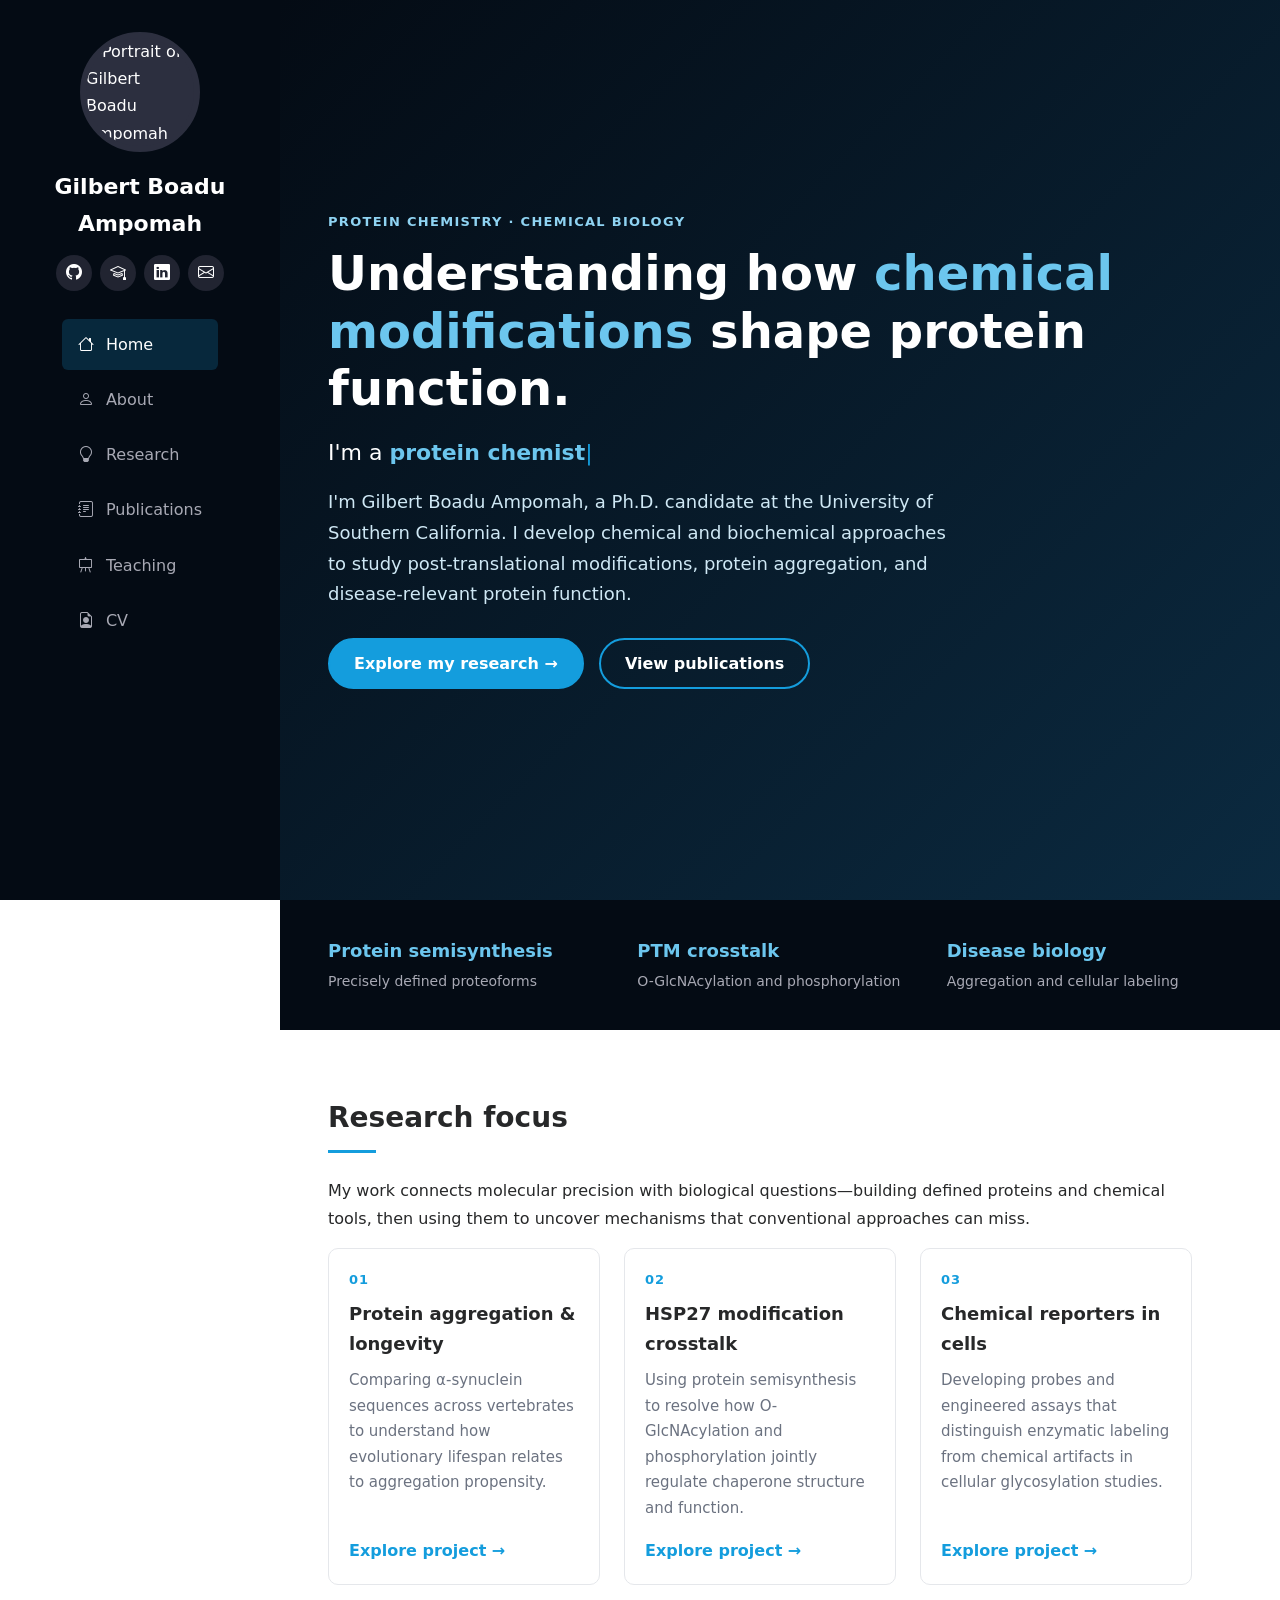
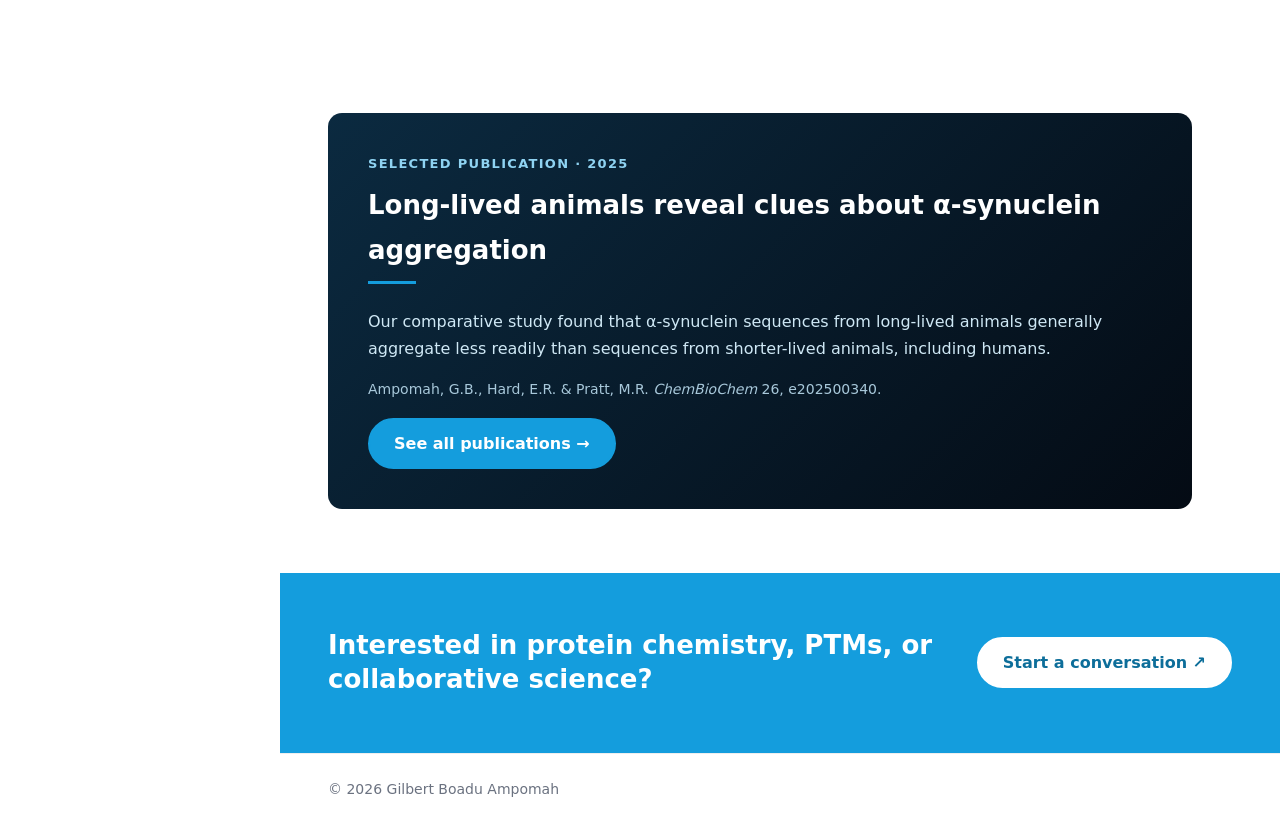
==== index.html @ cc34ff09 "Update index.html" ====
<!DOCTYPE html>
<html lang="en">
<head>
  <meta charset="UTF-8">
  <meta name="viewport" content="width=device-width, initial-scale=1.0">
  <title>Gilbert Boadu Ampomah | Protein Chemist</title>
  <meta name="description" content="Gilbert Boadu Ampomah is a protein chemist and chemical biologist studying post-translational modifications, protein function, and disease.">
  <link rel="stylesheet" href="https://cdn.jsdelivr.net/npm/bootstrap-icons@1.11.3/font/bootstrap-icons.css">
  <link rel="stylesheet" href="assets/css/main.css">
</head>
<body>

  <button class="menu-toggle" aria-label="Toggle menu"><i class="bi bi-list"></i></button>

  <aside class="sidebar">
    <img class="portrait" src="assets/gilbert-headshot.jpeg" alt="Portrait of Gilbert Boadu Ampomah">
    <h1><a href="index.html">Gilbert Boadu Ampomah</a></h1>

    <div class="social">
      <a href="https://github.com/gampomah59" aria-label="GitHub"><i class="bi bi-github"></i></a>
      <a href="https://scholar.google.com/citations?user=2ACxZ1EAAAAJ&hl=en&oi=ao" aria-label="Google Scholar"><i class="bi bi-mortarboard"></i></a>
      <a href="https://www.linkedin.com/in/gilbert-boadu-ampomah-b27706195/" aria-label="LinkedIn"><i class="bi bi-linkedin"></i></a>
      <a href="mailto:gilbertboadu@outlook.com" aria-label="Email"><i class="bi bi-envelope"></i></a>
    </div>

    <nav>
      <ul class="nav">
        <li><a href="index.html" class="active"><i class="bi bi-house"></i> Home</a></li>
        <li><a href="about.html"><i class="bi bi-person"></i> About</a></li>
        <li><a href="research.html"><i class="bi bi-lightbulb"></i> Research</a></li>
        <li><a href="publications.html"><i class="bi bi-journal-text"></i> Publications</a></li>
        <li><a href="teaching.html"><i class="bi bi-easel"></i> Teaching</a></li>
        <li><a href="cv.html"><i class="bi bi-file-earmark-person"></i> CV</a></li>
      </ul>
    </nav>
  </aside>

  <main class="main">

    <!-- Hero -->
    <section class="hero">
      <p class="eyebrow">Protein chemistry · Chemical biology</p>
      <h2>Understanding how <em>chemical modifications</em> shape protein function.</h2>
      <p class="hero-role">I'm a <span id="rotator">protein chemist</span><span class="cursor">|</span></p>
      <p class="tagline">I'm Gilbert Boadu Ampomah, a Ph.D. candidate at the University of Southern California. I develop chemical and biochemical approaches to study post-translational modifications, protein aggregation, and disease-relevant protein function.</p>
      <div>
        <a class="btn" href="research.html">Explore my research →</a>
        <a class="btn outline" href="publications.html">View publications</a>
      </div>
    </section>

    <!-- Highlights band -->
    <section class="band">
      <div class="band-inner">
        <div><strong>Protein semisynthesis</strong><span>Precisely defined proteoforms</span></div>
        <div><strong>PTM crosstalk</strong><span>O-GlcNAcylation and phosphorylation</span></div>
        <div><strong>Disease biology</strong><span>Aggregation and cellular labeling</span></div>
      </div>
    </section>

    <!-- Research focus -->
    <section class="section">
      <h2>Research focus</h2>
      <p>My work connects molecular precision with biological questions—building defined proteins and chemical tools, then using them to uncover mechanisms that conventional approaches can miss.</p>

      <div class="projects">
        <article class="card">
          <div class="card-body">
            <span class="card-number">01</span>
            <h3>Protein aggregation &amp; longevity</h3>
            <p>Comparing α-synuclein sequences across vertebrates to understand how evolutionary lifespan relates to aggregation propensity.</p>
            <a class="card-link" href="research.html#synuclein">Explore project →</a>
          </div>
        </article>

        <article class="card">
          <div class="card-body">
            <span class="card-number">02</span>
            <h3>HSP27 modification crosstalk</h3>
            <p>Using protein semisynthesis to resolve how O-GlcNAcylation and phosphorylation jointly regulate chaperone structure and function.</p>
            <a class="card-link" href="research.html#hsp27">Explore project →</a>
          </div>
        </article>

        <article class="card">
          <div class="card-body">
            <span class="card-number">03</span>
            <h3>Chemical reporters in cells</h3>
            <p>Developing probes and engineered assays that distinguish enzymatic labeling from chemical artifacts in cellular glycosylation studies.</p>
            <a class="card-link" href="research.html#reporters">Explore project →</a>
          </div>
        </article>
      </div>
    </section>

    <!-- Featured publication -->
    <section class="section">
      <div class="feature-pub">
        <p class="label">Selected publication · 2025</p>
        <h2>Long-lived animals reveal clues about α-synuclein aggregation</h2>
        <p>Our comparative study found that α-synuclein sequences from long-lived animals generally aggregate less readily than sequences from shorter-lived animals, including humans.</p>
        <p class="citation">Ampomah, G.B., Hard, E.R. &amp; Pratt, M.R. <i>ChemBioChem</i> 26, e202500340.</p>
        <a class="btn" href="publications.html">See all publications →</a>
      </div>
    </section>

    <!-- Connect banner -->
    <section class="connect">
      <h2>Interested in protein chemistry, PTMs, or collaborative science?</h2>
      <a class="btn btn-white" href="mailto:gilbertboadu@outlook.com">Start a conversation ↗</a>
    </section>

    <footer class="footer">© 2026 Gilbert Boadu Ampomah</footer>
  </main>

  <script src="assets/js/main.js"></script>
</body>
</html>
---- assets/css/main.css ----
:root {
  --accent: #149ddd;       /* change this one color to restyle the whole site */
  --sidebar-bg: #040b14;
  --text: #272829;
  --muted: #6b7280;
  --sidebar-w: 280px;
}

* { box-sizing: border-box; margin: 0; padding: 0; }
html { scroll-behavior: smooth; }

body {
  font-family: system-ui, -apple-system, "Segoe UI", Roboto, sans-serif;
  color: var(--text);
  line-height: 1.7;
}

a { color: var(--accent); text-decoration: none; }
a:hover { text-decoration: underline; }

/* ---------- Sidebar ---------- */
.sidebar {
  position: fixed;
  top: 0; left: 0; bottom: 0;
  width: var(--sidebar-w);
  background: var(--sidebar-bg);
  color: #fff;
  padding: 32px 20px;
  overflow-y: auto;
  display: flex;
  flex-direction: column;
  align-items: center;
  z-index: 100;
  transition: transform 0.3s;
}

.portrait {
  width: 120px; height: 120px;
  border-radius: 50%;
  object-fit: cover;
  border: 6px solid #2c2f3f;
  background: #2c2f3f;
}

.sidebar h1 { font-size: 22px; margin: 16px 0 12px; text-align: center; }
.sidebar h1 a { color: #fff; }
.sidebar h1 a:hover { text-decoration: none; }

.social { display: flex; gap: 8px; margin-bottom: 28px; }
.social a {
  width: 36px; height: 36px;
  border-radius: 50%;
  background: #212431;
  color: #fff;
  display: flex; align-items: center; justify-content: center;
}
.social a:hover { background: var(--accent); text-decoration: none; }

.nav { list-style: none; width: 100%; }
.nav a {
  display: flex; align-items: center; gap: 12px;
  padding: 12px 16px;
  margin-bottom: 4px;
  color: #a8a9b4;
  border-radius: 6px;
}
.nav a:hover, .nav a.active {
  color: #fff;
  background: rgba(20, 157, 221, 0.2);
  text-decoration: none;
}

/* ---------- Main content ---------- */
.main { margin-left: var(--sidebar-w); }

.hero {
  min-height: 100vh;
  display: flex; flex-direction: column; justify-content: center;
  padding: 48px;
  background: linear-gradient(135deg, #040b14, #0b2a40);
  color: #fff;
}
.hero h2 { font-size: 48px; line-height: 1.2; }
.hero .tagline { font-size: 22px; margin: 12px 0 28px; color: #cfe8f5; }

.btn {
  display: inline-block;
  padding: 10px 24px;
  margin-right: 10px;
  border-radius: 50px;
  background: var(--accent);
  border: 2px solid var(--accent);
  color: #fff;
  font-weight: 600;
}
.btn:hover { text-decoration: none; opacity: 0.9; }
.btn.outline { background: transparent; }

.section { padding: 64px 48px; max-width: 960px; }
.section h2 { font-size: 28px; margin-bottom: 24px; padding-bottom: 12px; position: relative; }
.section h2::after {
  content: "";
  position: absolute; left: 0; bottom: 0;
  width: 48px; height: 3px;
  background: var(--accent);
}
.section p { margin-bottom: 16px; }

.footer { padding: 24px 48px; color: var(--muted); font-size: 14px; border-top: 1px solid #eee; }

/* ---------- Mobile menu ---------- */
.menu-toggle { display: none; }

@media (max-width: 1199px) {
  .sidebar { transform: translateX(-100%); }
  .sidebar.open { transform: translateX(0); }
  .main { margin-left: 0; }
  .menu-toggle {
    display: flex;
    position: fixed; top: 12px; right: 12px;
    width: 44px; height: 44px;
    align-items: center; justify-content: center;
    border: 0; border-radius: 50%;
    background: var(--accent); color: #fff;
    font-size: 24px; cursor: pointer;
    z-index: 200;
  }
  .hero { padding: 32px 24px; }
  .hero h2 { font-size: 34px; }
  .section { padding: 56px 24px; }
}
/* ---------- Project cards ---------- */
.projects {
  display: grid;
  grid-template-columns: repeat(auto-fit, minmax(260px, 1fr));
  gap: 24px;
}

.card {
  display: flex;
  flex-direction: column;
  border: 1px solid #e5e7eb;
  border-radius: 10px;
  overflow: hidden;
  background: #fff;
  transition: box-shadow 0.2s, transform 0.2s;
}
.card:hover {
  box-shadow: 0 8px 24px rgba(0, 0, 0, 0.08);
  transform: translateY(-3px);
}

.card img {
  width: 100%;
  height: 160px;
  object-fit: cover;
  background: #eef2f6;
}

.card-body {
  display: flex;
  flex-direction: column;
  flex: 1;
  padding: 20px;
}
.card-body h3 { font-size: 18px; margin-bottom: 8px; }
.card-body p { font-size: 15px; color: var(--muted); margin-bottom: 16px; }

.tags { display: flex; flex-wrap: wrap; gap: 6px; margin-bottom: 16px; }
.tag {
  font-size: 12px;
  padding: 2px 10px;
  border-radius: 50px;
  background: rgba(20, 157, 221, 0.12);
  color: #0d6e9a;
}

.card-link { margin-top: auto; font-weight: 600; }
/* ---------- Publications ---------- */
.filter-row { display: flex; flex-wrap: wrap; gap: 8px; margin-bottom: 32px; }

.filter {
  font: inherit;
  font-size: 14px;
  font-weight: 600;
  padding: 8px 18px;
  border: 1px solid #d1d5db;
  border-radius: 50px;
  background: #fff;
  color: var(--text);
  cursor: pointer;
  transition: all 0.2s;
}
.filter:hover { border-color: var(--accent); color: var(--accent); }
.filter.active { background: var(--accent); border-color: var(--accent); color: #fff; }

.publication-list article {
  display: flex;
  gap: 24px;
  padding: 24px 16px;
  border-bottom: 1px solid #e5e7eb;
}
.publication-list article.hidden { display: none; }
.publication-list article:target { background: rgba(20, 157, 221, 0.08); }

.pub-year { flex: 0 0 56px; font-weight: 700; color: var(--accent); }
.pub-type {
  font-size: 13px;
  color: var(--muted);
  text-transform: uppercase;
  letter-spacing: 0.04em;
  margin-bottom: 4px;
}
.publication-list h3 { font-size: 18px; line-height: 1.4; margin-bottom: 8px; }
.publication-list p { font-size: 15px; margin-bottom: 8px; }
.pub-link { font-weight: 600; font-size: 14px; }

@media (max-width: 600px) {
  .publication-list article { flex-direction: column; gap: 4px; }
}
.cv-tagline { font-style: italic; color: var(--muted); margin-bottom: 12px; }
.cv-meta { list-style: none; font-size: 15px; }
.cv-meta li { margin-bottom: 4px; }
.cv-meta i { color: var(--accent); margin-right: 8px; }
/* ---------- About ---------- */
.callout {
  border-left: 4px solid var(--accent);
  background: rgba(20, 157, 221, 0.08);
  padding: 16px 20px;
  border-radius: 0 8px 8px 0;
  margin: 24px 0;
  font-size: 17px;
}
.callout p { margin: 0; }

.timeline {
  position: relative;
  margin-top: 8px;
  padding-left: 28px;
  border-left: 2px solid #e5e7eb;
}
.timeline-item { position: relative; margin-bottom: 28px; }
.timeline-item::before {
  content: "";
  position: absolute;
  left: -36px;
  top: 6px;
  width: 14px;
  height: 14px;
  border-radius: 50%;
  background: var(--accent);
  border: 3px solid #fff;
  box-shadow: 0 0 0 2px var(--accent);
}
.timeline-date { font-size: 14px; font-weight: 600; color: var(--accent); }
.timeline-item h4 { font-size: 17px; margin: 2px 0 4px; }
.timeline-item p { font-size: 15px; color: var(--muted); margin: 0; }
/* ---------- Home page ---------- */
.eyebrow {
  font-size: 13px;
  font-weight: 600;
  letter-spacing: 0.1em;
  text-transform: uppercase;
  color: #8fd3f2;
  margin-bottom: 12px;
}
.hero h2 em { font-style: normal; color: #6cc6ee; }
.hero-role { font-size: 22px; margin: 16px 0 8px; }
#rotator { color: #6cc6ee; font-weight: 600; }
.cursor { color: var(--accent); animation: blink 1s steps(1) infinite; }
@keyframes blink { 50% { opacity: 0; } }
.hero .tagline { max-width: 640px; font-size: 18px; margin: 8px 0 28px; }

/* Highlights band */
.band { background: var(--sidebar-bg); color: #fff; padding: 36px 48px; }
.band-inner {
  display: grid;
  grid-template-columns: repeat(auto-fit, minmax(200px, 1fr));
  gap: 24px;
}
.band strong { display: block; font-size: 18px; color: #6cc6ee; }
.band span { font-size: 14px; color: #a8a9b4; }

/* Research cards on the home page */
.card-number {
  font-size: 13px;
  font-weight: 700;
  letter-spacing: 0.08em;
  color: var(--accent);
  margin-bottom: 8px;
}
.card:target { box-shadow: 0 0 0 2px var(--accent); }

/* Featured publication */
.feature-pub {
  background: linear-gradient(135deg, #0b2a40, #040b14);
  border-radius: 14px;
  padding: 40px;
}
.feature-pub .label {
  font-size: 13px;
  font-weight: 600;
  letter-spacing: 0.1em;
  text-transform: uppercase;
  color: #8fd3f2;
  margin-bottom: 8px;
}
.feature-pub h2 { color: #fff; font-size: 26px; }
.feature-pub p { color: #cfe8f5; }
.feature-pub .citation { font-size: 14px; color: #a8c8da; }

/* Connect banner */
.connect {
  background: var(--accent);
  color: #fff;
  padding: 56px 48px;
  display: flex;
  flex-wrap: wrap;
  align-items: center;
  justify-content: space-between;
  gap: 24px;
}
.connect h2 { font-size: 26px; line-height: 1.3; max-width: 620px; }
.btn.btn-white { background: #fff; border-color: #fff; color: #0d6e9a; margin-right: 0; }

@media (max-width: 1199px) {
  .band, .connect { padding-left: 24px; padding-right: 24px; }
  .feature-pub { padding: 28px 24px; }
}
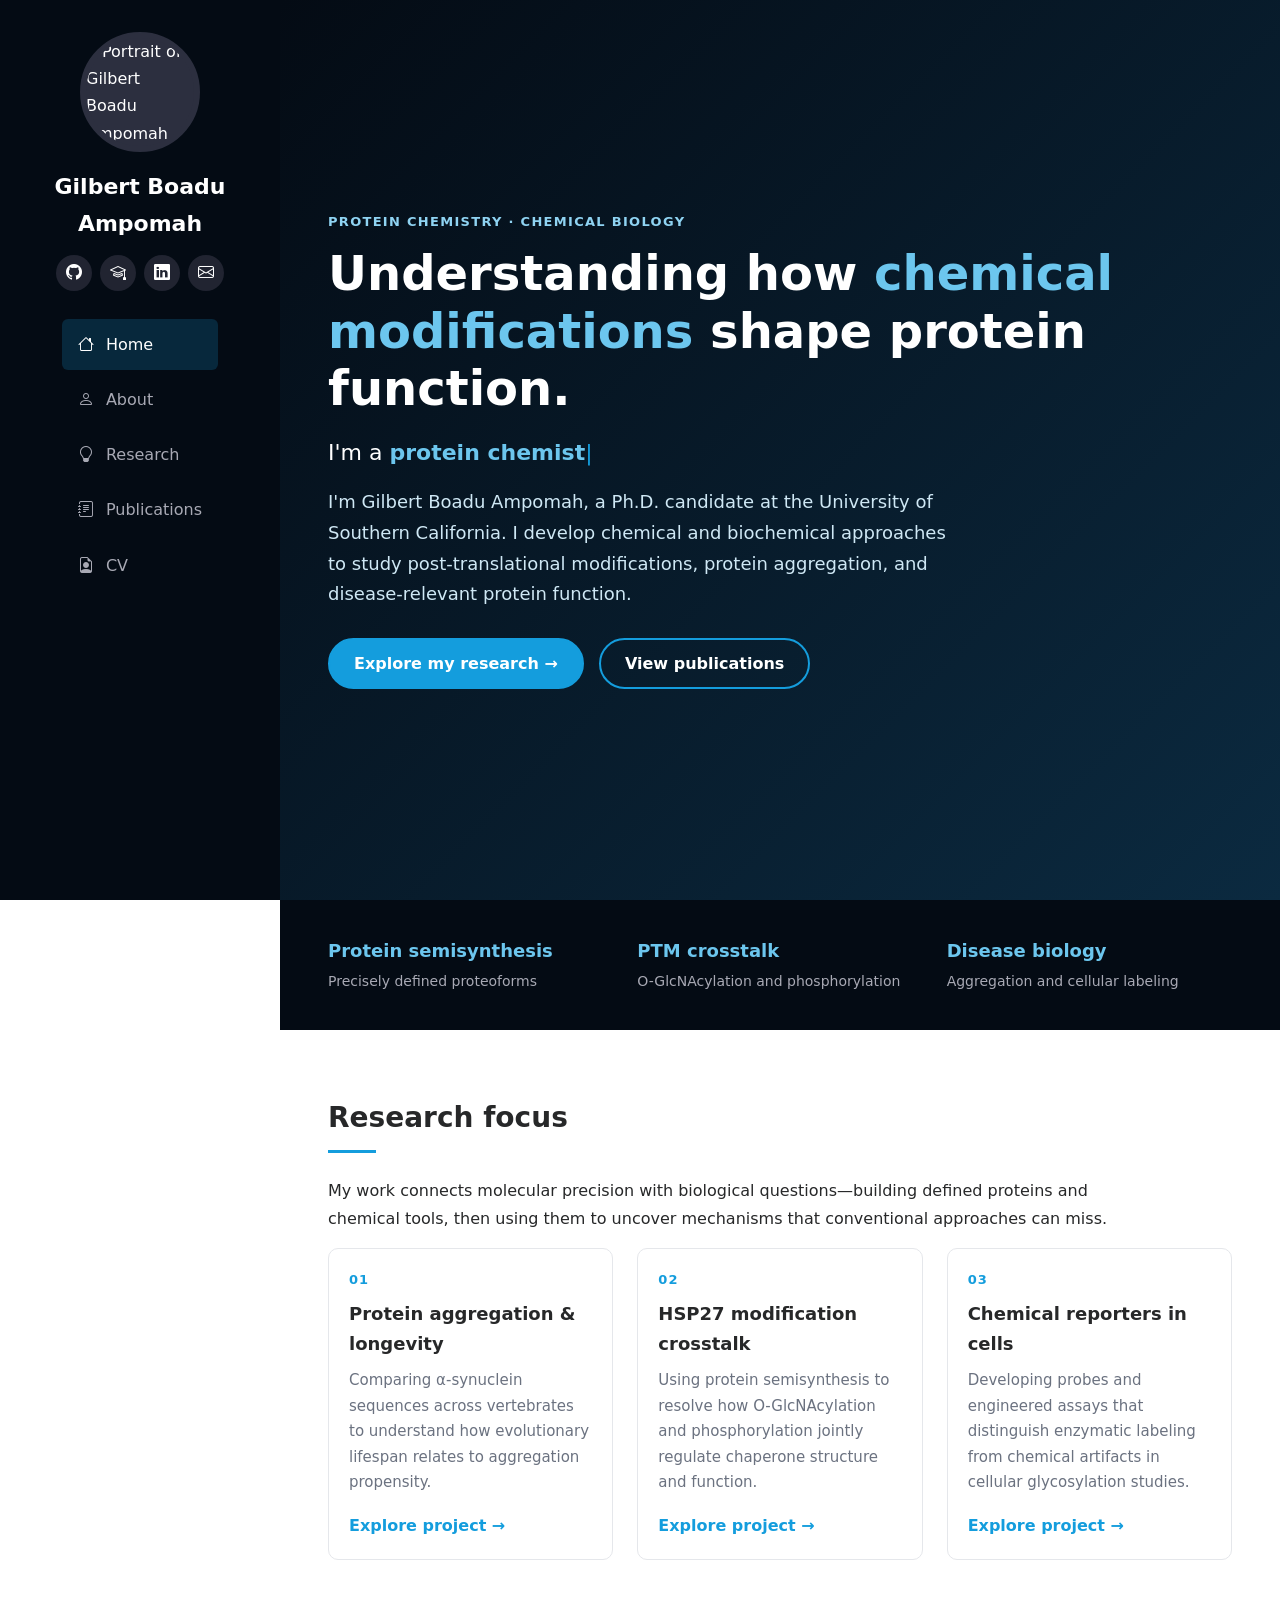
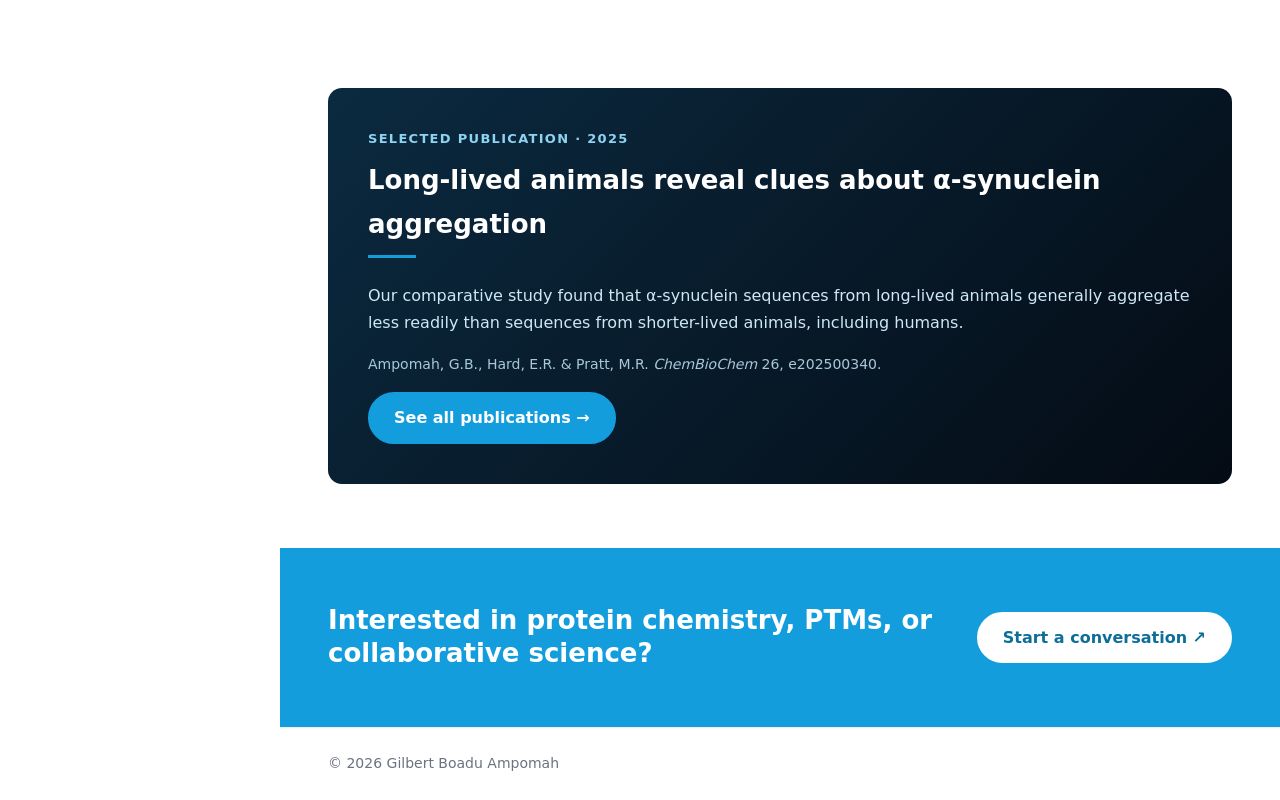
==== commit ae953ed0: "Update index.html" ====
--- a/index.html
+++ b/index.html
@@ -29,7 +29,6 @@
         <li><a href="about.html"><i class="bi bi-person"></i> About</a></li>
         <li><a href="research.html"><i class="bi bi-lightbulb"></i> Research</a></li>
         <li><a href="publications.html"><i class="bi bi-journal-text"></i> Publications</a></li>
-        <li><a href="teaching.html"><i class="bi bi-easel"></i> Teaching</a></li>
         <li><a href="cv.html"><i class="bi bi-file-earmark-person"></i> CV</a></li>
       </ul>
     </nav>
--- a/assets/css/main.css
+++ b/assets/css/main.css
@@ -96,7 +96,7 @@
 .btn:hover { text-decoration: none; opacity: 0.9; }
 .btn.outline { background: transparent; }
 
-.section { padding: 64px 48px; max-width: 960px; }
+.section { padding: 64px 48px; max-width: 1400px; }
 .section h2 { font-size: 28px; margin-bottom: 24px; padding-bottom: 12px; position: relative; }
 .section h2::after {
   content: "";
@@ -327,3 +327,8 @@
   .band, .connect { padding-left: 24px; padding-right: 24px; }
   .feature-pub { padding: 28px 24px; }
 }
+/* Keep reading text and long lists at a comfortable width */
+.section > p,
+.cv-block > p { max-width: 820px; }
+.publication-list { max-width: 1100px; }
+.timeline { max-width: 800px; }
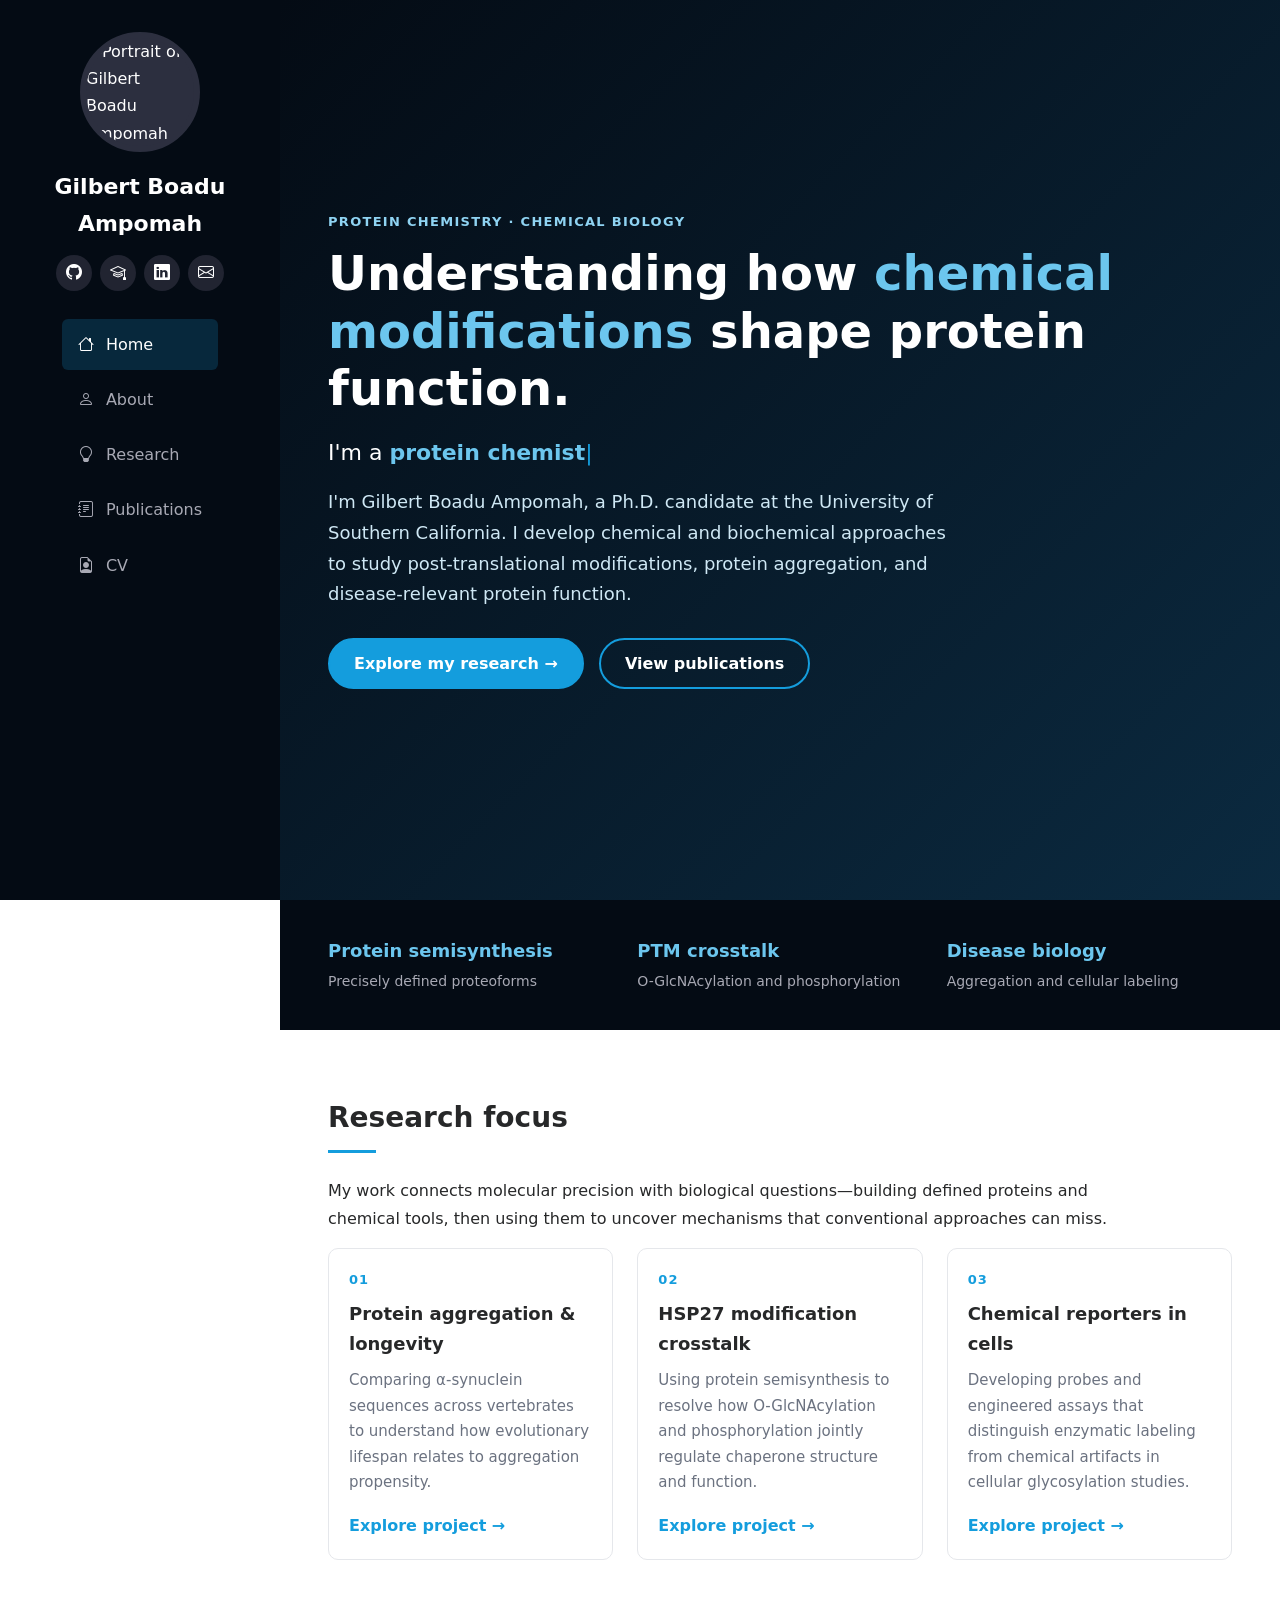
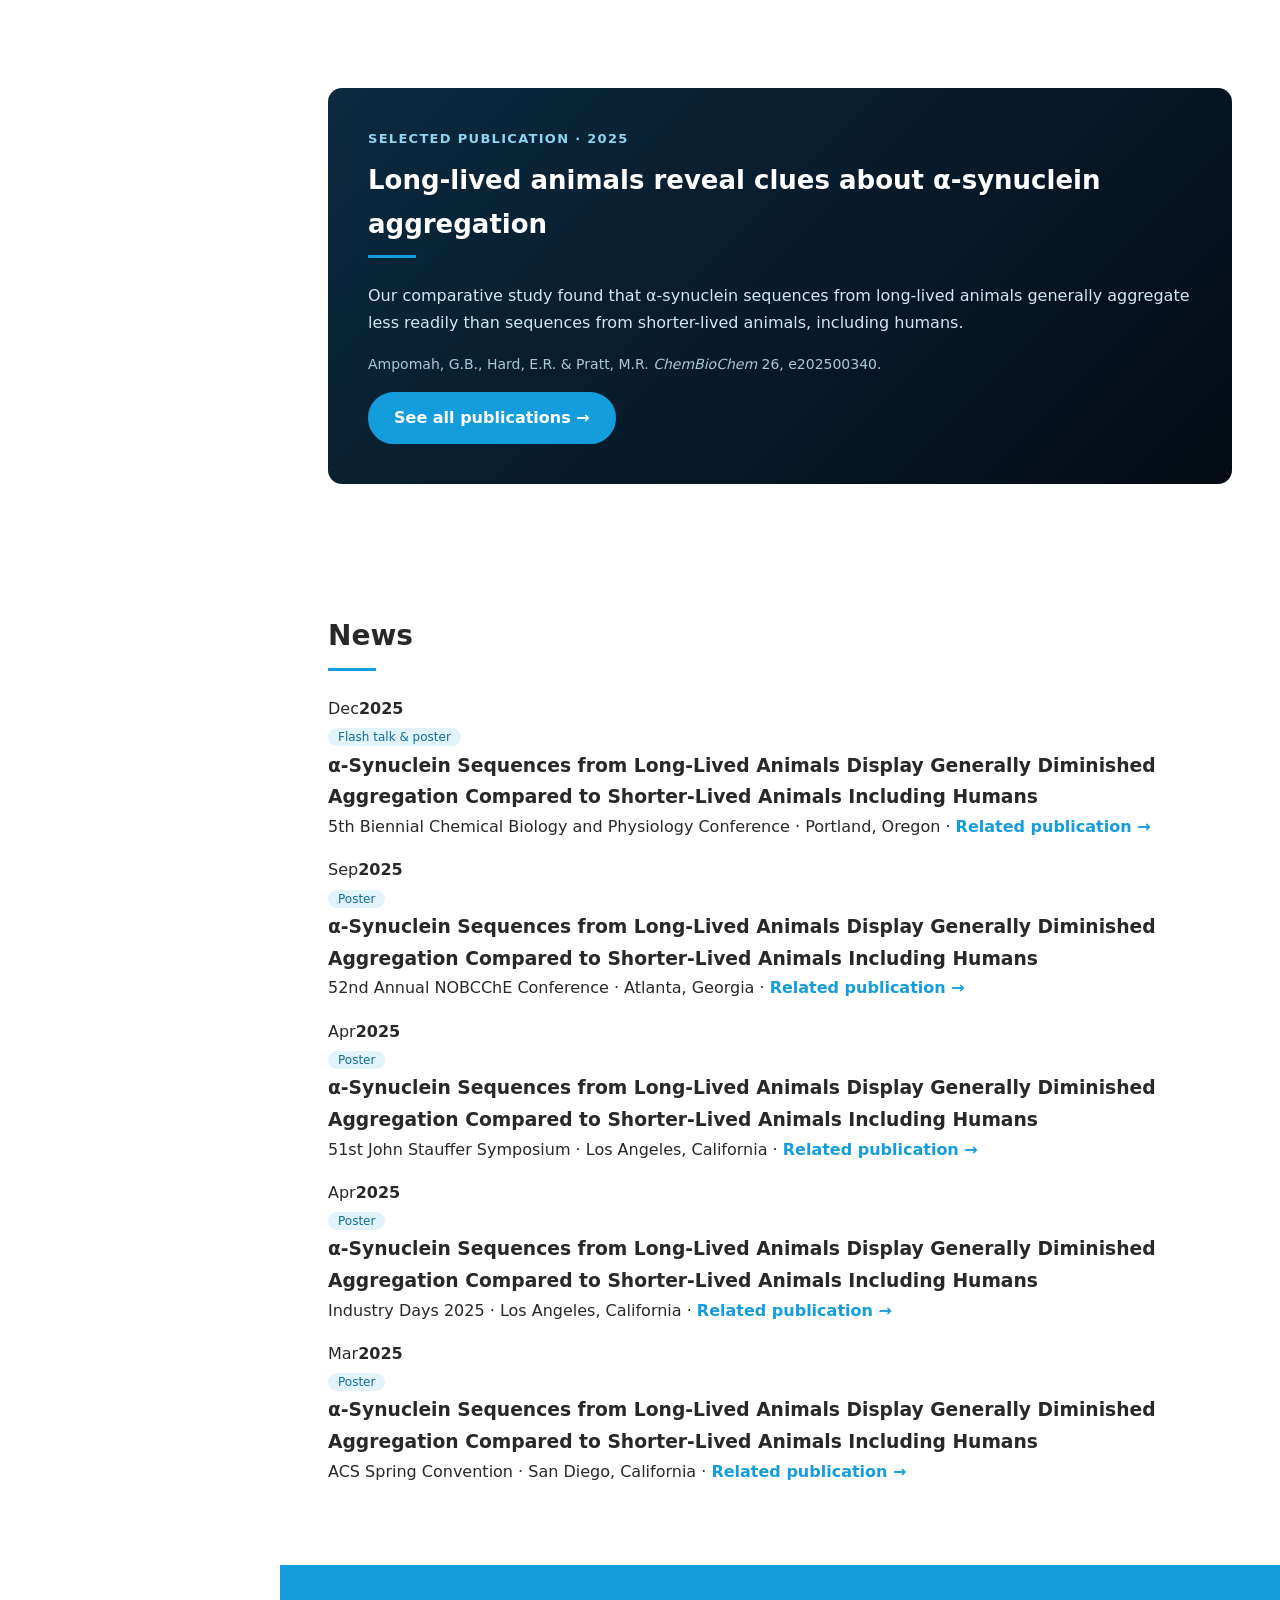
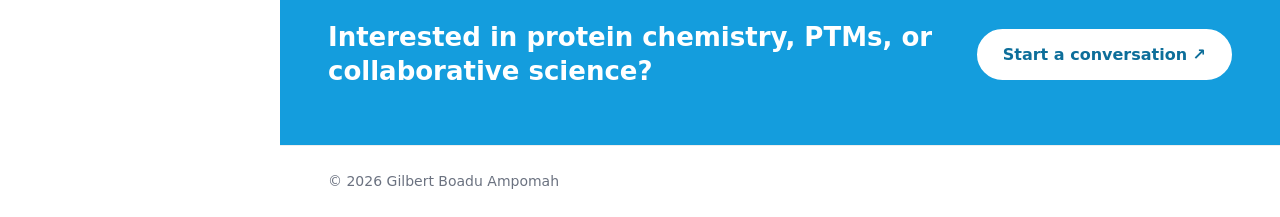
==== commit d1bd1619: "Update index.html" ====
--- a/index.html
+++ b/index.html
@@ -103,6 +103,59 @@
       </div>
     </section>
 
+           <!-- News -->
+    <section class="section">
+      <h2>News</h2>
+
+      <div class="news-list">
+
+        <article class="news-item">
+          <div class="news-date"><span>Dec</span><b>2025</b></div>
+          <div class="news-body">
+            <span class="tag">Flash talk &amp; poster</span>
+            <h3>α-Synuclein Sequences from Long-Lived Animals Display Generally Diminished Aggregation Compared to Shorter-Lived Animals Including Humans</h3>
+            <p>5th Biennial Chemical Biology and Physiology Conference · Portland, Oregon · <a class="card-link" href="publications.html#synuclein">Related publication →</a></p>
+          </div>
+        </article>
+
+        <article class="news-item">
+          <div class="news-date"><span>Sep</span><b>2025</b></div>
+          <div class="news-body">
+            <span class="tag">Poster</span>
+            <h3>α-Synuclein Sequences from Long-Lived Animals Display Generally Diminished Aggregation Compared to Shorter-Lived Animals Including Humans</h3>
+            <p>52nd Annual NOBCChE Conference · Atlanta, Georgia · <a class="card-link" href="publications.html#synuclein">Related publication →</a></p>
+          </div>
+        </article>
+
+        <article class="news-item">
+          <div class="news-date"><span>Apr</span><b>2025</b></div>
+          <div class="news-body">
+            <span class="tag">Poster</span>
+            <h3>α-Synuclein Sequences from Long-Lived Animals Display Generally Diminished Aggregation Compared to Shorter-Lived Animals Including Humans</h3>
+            <p>51st John Stauffer Symposium · Los Angeles, California · <a class="card-link" href="publications.html#synuclein">Related publication →</a></p>
+          </div>
+        </article>
+
+        <article class="news-item">
+          <div class="news-date"><span>Apr</span><b>2025</b></div>
+          <div class="news-body">
+            <span class="tag">Poster</span>
+            <h3>α-Synuclein Sequences from Long-Lived Animals Display Generally Diminished Aggregation Compared to Shorter-Lived Animals Including Humans</h3>
+            <p>Industry Days 2025 · Los Angeles, California · <a class="card-link" href="publications.html#synuclein">Related publication →</a></p>
+          </div>
+        </article>
+
+        <article class="news-item">
+          <div class="news-date"><span>Mar</span><b>2025</b></div>
+          <div class="news-body">
+            <span class="tag">Poster</span>
+            <h3>α-Synuclein Sequences from Long-Lived Animals Display Generally Diminished Aggregation Compared to Shorter-Lived Animals Including Humans</h3>
+            <p>ACS Spring Convention · San Diego, California · <a class="card-link" href="publications.html#synuclein">Related publication →</a></p>
+          </div>
+        </article>
+
+      </div>
+    </section>
     <!-- Connect banner -->
     <section class="connect">
       <h2>Interested in protein chemistry, PTMs, or collaborative science?</h2>
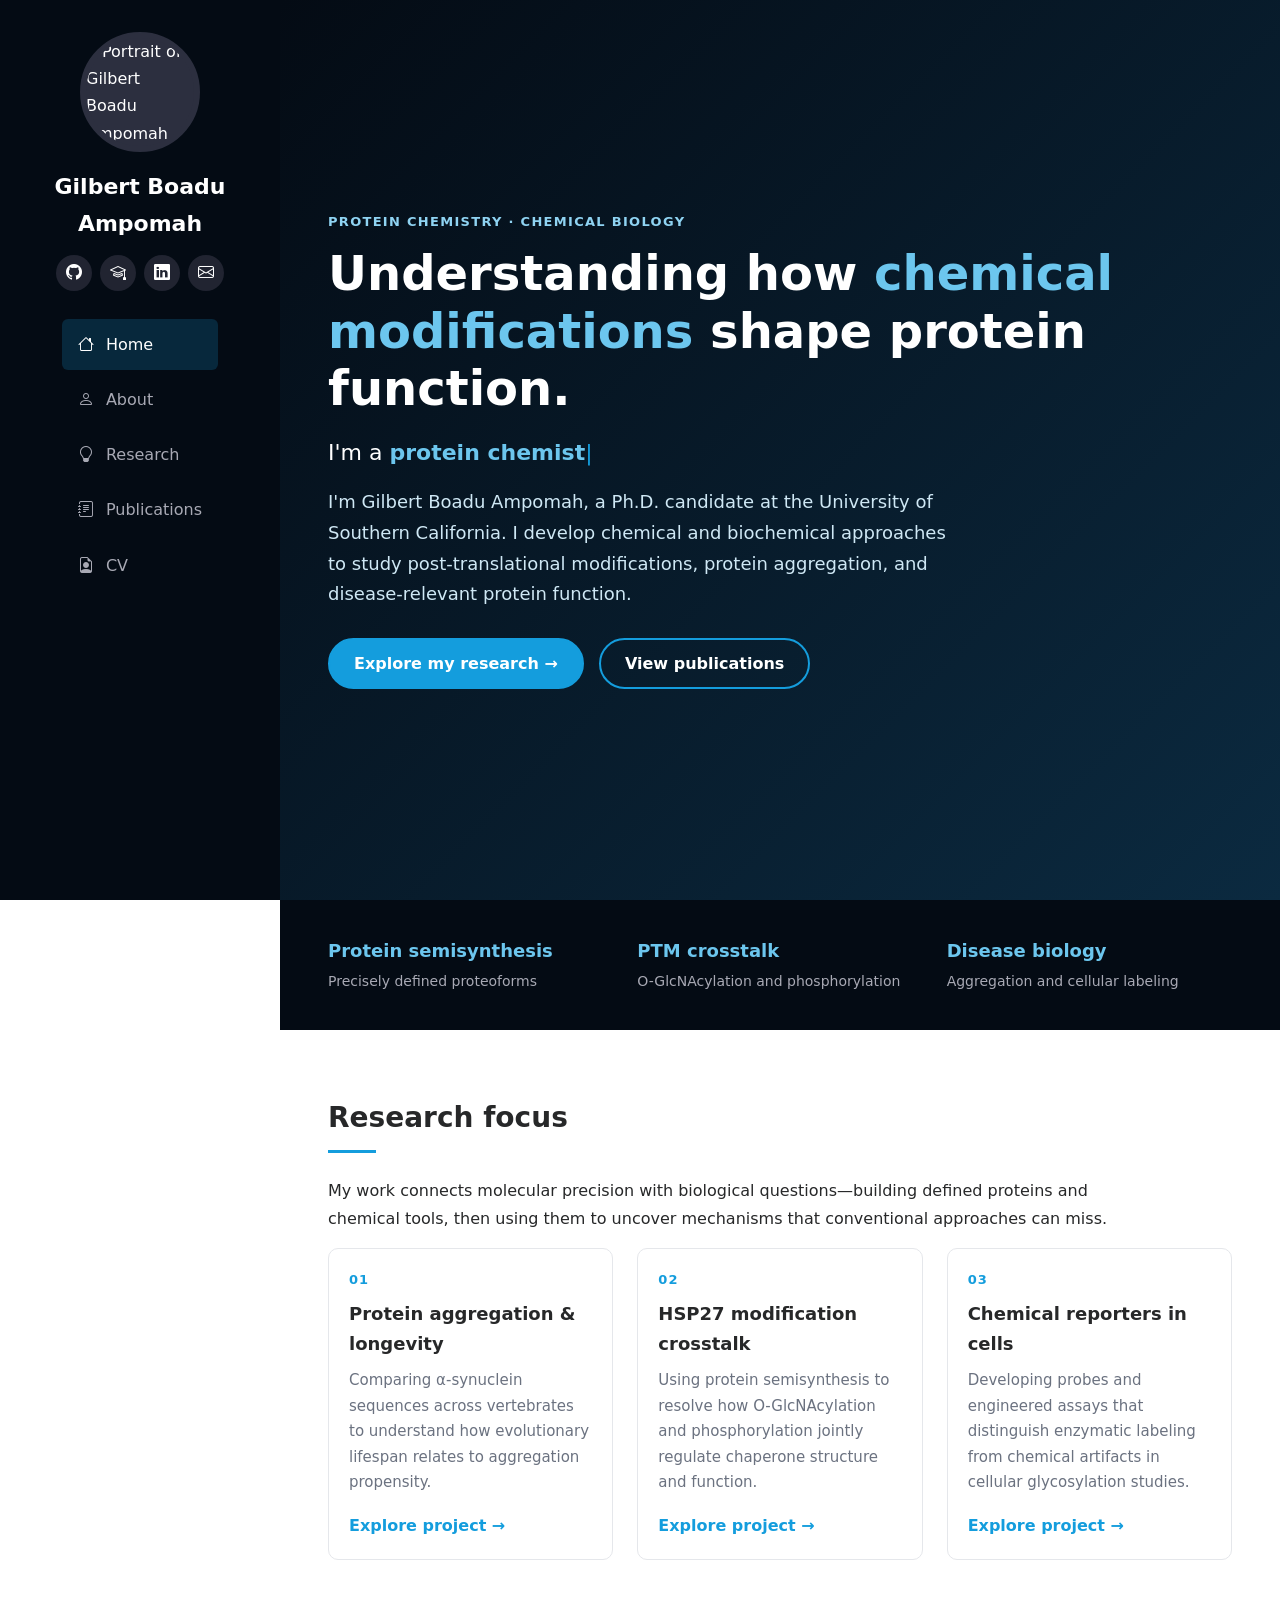
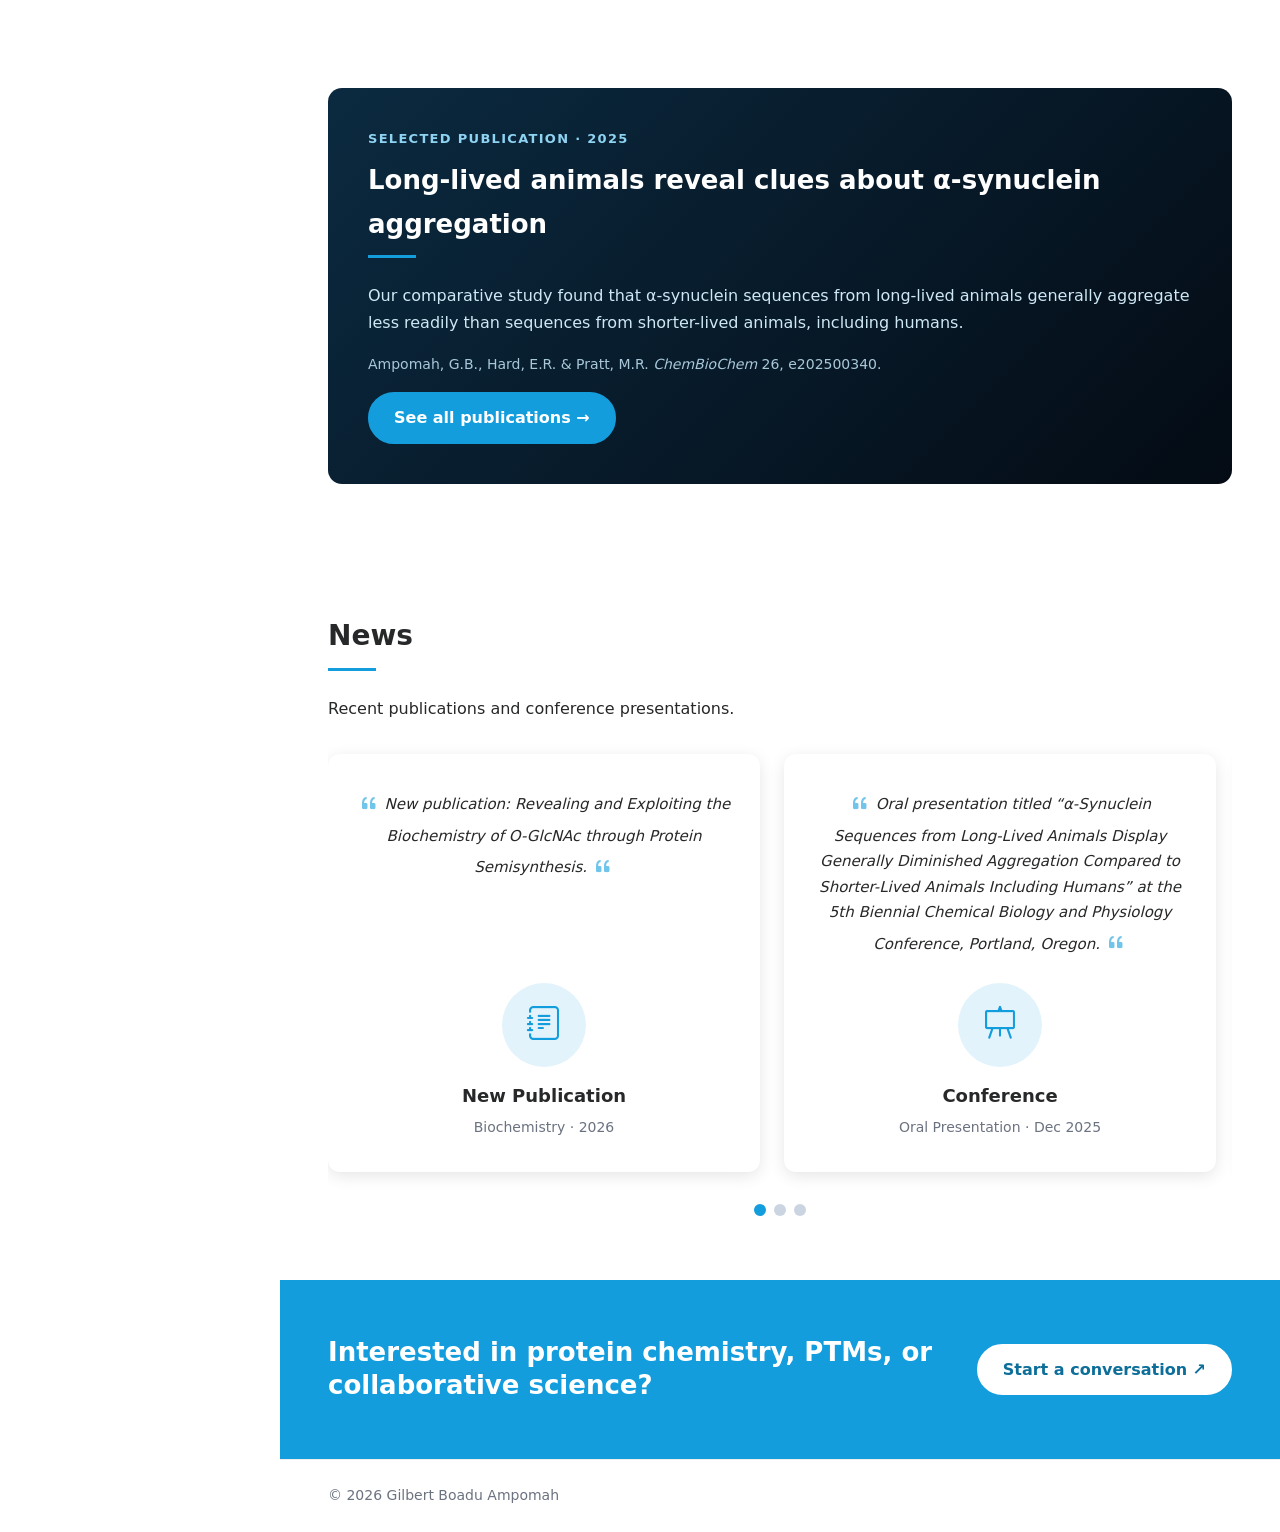
==== commit 20957bf0: "Update index.html" ====
--- a/index.html
+++ b/index.html
@@ -103,59 +103,61 @@
       </div>
     </section>
 
-           <!-- News -->
+               <!-- News -->
     <section class="section">
       <h2>News</h2>
+      <p>Recent publications and conference presentations.</p>
 
-      <div class="news-list">
+      <div class="news-slider">
+        <div class="news-track">
 
-        <article class="news-item">
-          <div class="news-date"><span>Dec</span><b>2025</b></div>
-          <div class="news-body">
-            <span class="tag">Flash talk &amp; poster</span>
-            <h3>α-Synuclein Sequences from Long-Lived Animals Display Generally Diminished Aggregation Compared to Shorter-Lived Animals Including Humans</h3>
-            <p>5th Biennial Chemical Biology and Physiology Conference · Portland, Oregon · <a class="card-link" href="publications.html#synuclein">Related publication →</a></p>
-          </div>
-        </article>
+          <article class="news-card">
+            <p><i class="bi bi-quote"></i> New publication: Revealing and Exploiting the Biochemistry of O-GlcNAc through Protein Semisynthesis. <i class="bi bi-quote"></i></p>
+            <div class="news-icon"><i class="bi bi-journal-text"></i></div>
+            <h3>New Publication</h3>
+            <h4>Biochemistry · 2026</h4>
+          </article>
 
-        <article class="news-item">
-          <div class="news-date"><span>Sep</span><b>2025</b></div>
-          <div class="news-body">
-            <span class="tag">Poster</span>
-            <h3>α-Synuclein Sequences from Long-Lived Animals Display Generally Diminished Aggregation Compared to Shorter-Lived Animals Including Humans</h3>
-            <p>52nd Annual NOBCChE Conference · Atlanta, Georgia · <a class="card-link" href="publications.html#synuclein">Related publication →</a></p>
-          </div>
-        </article>
+          <article class="news-card">
+            <p><i class="bi bi-quote"></i> Oral presentation titled “α-Synuclein Sequences from Long-Lived Animals Display Generally Diminished Aggregation Compared to Shorter-Lived Animals Including Humans” at the 5th Biennial Chemical Biology and Physiology Conference, Portland, Oregon. <i class="bi bi-quote"></i></p>
+            <div class="news-icon"><i class="bi bi-easel"></i></div>
+            <h3>Conference</h3>
+            <h4>Oral Presentation · Dec 2025</h4>
+          </article>
 
-        <article class="news-item">
-          <div class="news-date"><span>Apr</span><b>2025</b></div>
-          <div class="news-body">
-            <span class="tag">Poster</span>
-            <h3>α-Synuclein Sequences from Long-Lived Animals Display Generally Diminished Aggregation Compared to Shorter-Lived Animals Including Humans</h3>
-            <p>51st John Stauffer Symposium · Los Angeles, California · <a class="card-link" href="publications.html#synuclein">Related publication →</a></p>
-          </div>
-        </article>
+          <article class="news-card">
+            <p><i class="bi bi-quote"></i> Oral presentation titled “α-Synuclein Sequences from Long-Lived Animals Display Generally Diminished Aggregation Compared to Shorter-Lived Animals Including Humans” at the 52nd Annual NOBCChE Conference, Atlanta, Georgia. <i class="bi bi-quote"></i></p>
+            <div class="news-icon"><i class="bi bi-easel"></i></div>
+            <h3>Conference</h3>
+            <h4>Oral Presentation · Sep 2025</h4>
+          </article>
 
-        <article class="news-item">
-          <div class="news-date"><span>Apr</span><b>2025</b></div>
-          <div class="news-body">
-            <span class="tag">Poster</span>
-            <h3>α-Synuclein Sequences from Long-Lived Animals Display Generally Diminished Aggregation Compared to Shorter-Lived Animals Including Humans</h3>
-            <p>Industry Days 2025 · Los Angeles, California · <a class="card-link" href="publications.html#synuclein">Related publication →</a></p>
-          </div>
-        </article>
+          <article class="news-card">
+            <p><i class="bi bi-quote"></i> New publication: α-Synuclein Sequences from Long-Lived Animals Display Generally Diminished Aggregation Compared to Shorter-Lived Animals Including Humans. <i class="bi bi-quote"></i></p>
+            <div class="news-icon"><i class="bi bi-journal-text"></i></div>
+            <h3>New Publication</h3>
+            <h4>ChemBioChem · 2025</h4>
+          </article>
 
-        <article class="news-item">
-          <div class="news-date"><span>Mar</span><b>2025</b></div>
-          <div class="news-body">
-            <span class="tag">Poster</span>
-            <h3>α-Synuclein Sequences from Long-Lived Animals Display Generally Diminished Aggregation Compared to Shorter-Lived Animals Including Humans</h3>
-            <p>ACS Spring Convention · San Diego, California · <a class="card-link" href="publications.html#synuclein">Related publication →</a></p>
-          </div>
-        </article>
+          <article class="news-card">
+            <p><i class="bi bi-quote"></i> Oral presentation titled “α-Synuclein Sequences from Long-Lived Animals Display Generally Diminished Aggregation Compared to Shorter-Lived Animals Including Humans” at the 51st John Stauffer Symposium, Los Angeles, California. <i class="bi bi-quote"></i></p>
+            <div class="news-icon"><i class="bi bi-easel"></i></div>
+            <h3>Conference</h3>
+            <h4>Oral Presentation · Apr 2025</h4>
+          </article>
 
+          <article class="news-card">
+            <p><i class="bi bi-quote"></i> Oral presentation titled “α-Synuclein Sequences from Long-Lived Animals Display Generally Diminished Aggregation Compared to Shorter-Lived Animals Including Humans” at the ACS Spring Convention, San Diego, California. <i class="bi bi-quote"></i></p>
+            <div class="news-icon"><i class="bi bi-easel"></i></div>
+            <h3>Conference</h3>
+            <h4>Oral Presentation · Mar 2025</h4>
+          </article>
+
+        </div>
+        <div class="news-dots"></div>
       </div>
     </section>
+    
     <!-- Connect banner -->
     <section class="connect">
       <h2>Interested in protein chemistry, PTMs, or collaborative science?</h2>
--- a/assets/css/main.css
+++ b/assets/css/main.css
@@ -96,7 +96,7 @@
 .btn:hover { text-decoration: none; opacity: 0.9; }
 .btn.outline { background: transparent; }
 
-.section { padding: 64px 48px; max-width: 1400px; }
+.section { padding: 64px 48px; max-width: 1400px; margin: 0 auto;}
 .section h2 { font-size: 28px; margin-bottom: 24px; padding-bottom: 12px; position: relative; }
 .section h2::after {
   content: "";
@@ -332,3 +332,74 @@
 .cv-block > p { max-width: 820px; }
 .publication-list { max-width: 1100px; }
 .timeline { max-width: 800px; }
+@media (min-width: 1200px) {
+  .hero, .band, .connect, .footer {
+    padding-left: max(48px, calc((100% - 1400px) / 2 + 48px));
+    padding-right: max(48px, calc((100% - 1400px) / 2 + 48px));
+  }
+}
+/* ---------- News slider (modeled on the template) ---------- */
+.news-slider { margin-top: 16px; }
+
+.news-track {
+  position: relative;
+  display: flex;
+  gap: 24px;
+  overflow-x: auto;
+  scroll-snap-type: x mandatory;
+  scroll-behavior: smooth;
+  padding: 16px 8px 24px;
+  scrollbar-width: none;
+}
+.news-track::-webkit-scrollbar { display: none; }
+
+.news-card {
+  flex: 0 0 calc((100% - 24px) / 2);
+  scroll-snap-align: start;
+  display: flex;
+  flex-direction: column;
+  align-items: center;
+  text-align: center;
+  padding: 32px 28px;
+  background: #fff;
+  border-radius: 12px;
+  box-shadow: 0 4px 16px rgba(0, 0, 0, 0.1);
+}
+
+.news-card p {
+  flex: 1;
+  margin: 0 0 20px;
+  font-size: 15px;
+  font-style: italic;
+}
+.news-card p .bi { color: var(--accent); font-size: 22px; opacity: 0.6; vertical-align: -3px; }
+
+.news-icon {
+  width: 84px;
+  height: 84px;
+  border-radius: 50%;
+  background: rgba(20, 157, 221, 0.12);
+  color: var(--accent);
+  display: flex;
+  align-items: center;
+  justify-content: center;
+  font-size: 34px;
+}
+.news-card h3 { font-size: 18px; margin: 14px 0 4px; }
+.news-card h4 { font-size: 14px; font-weight: 500; color: var(--muted); margin: 0; }
+
+.news-dots { display: flex; justify-content: center; gap: 8px; margin-top: 8px; }
+.news-dots button {
+  width: 12px;
+  height: 12px;
+  padding: 0;
+  border: 0;
+  border-radius: 50%;
+  background: #cbd5e1;
+  cursor: pointer;
+}
+.news-dots button.active { background: var(--accent); }
+
+@media (max-width: 900px) {
+  .news-card { flex-basis: 100%; }
+}
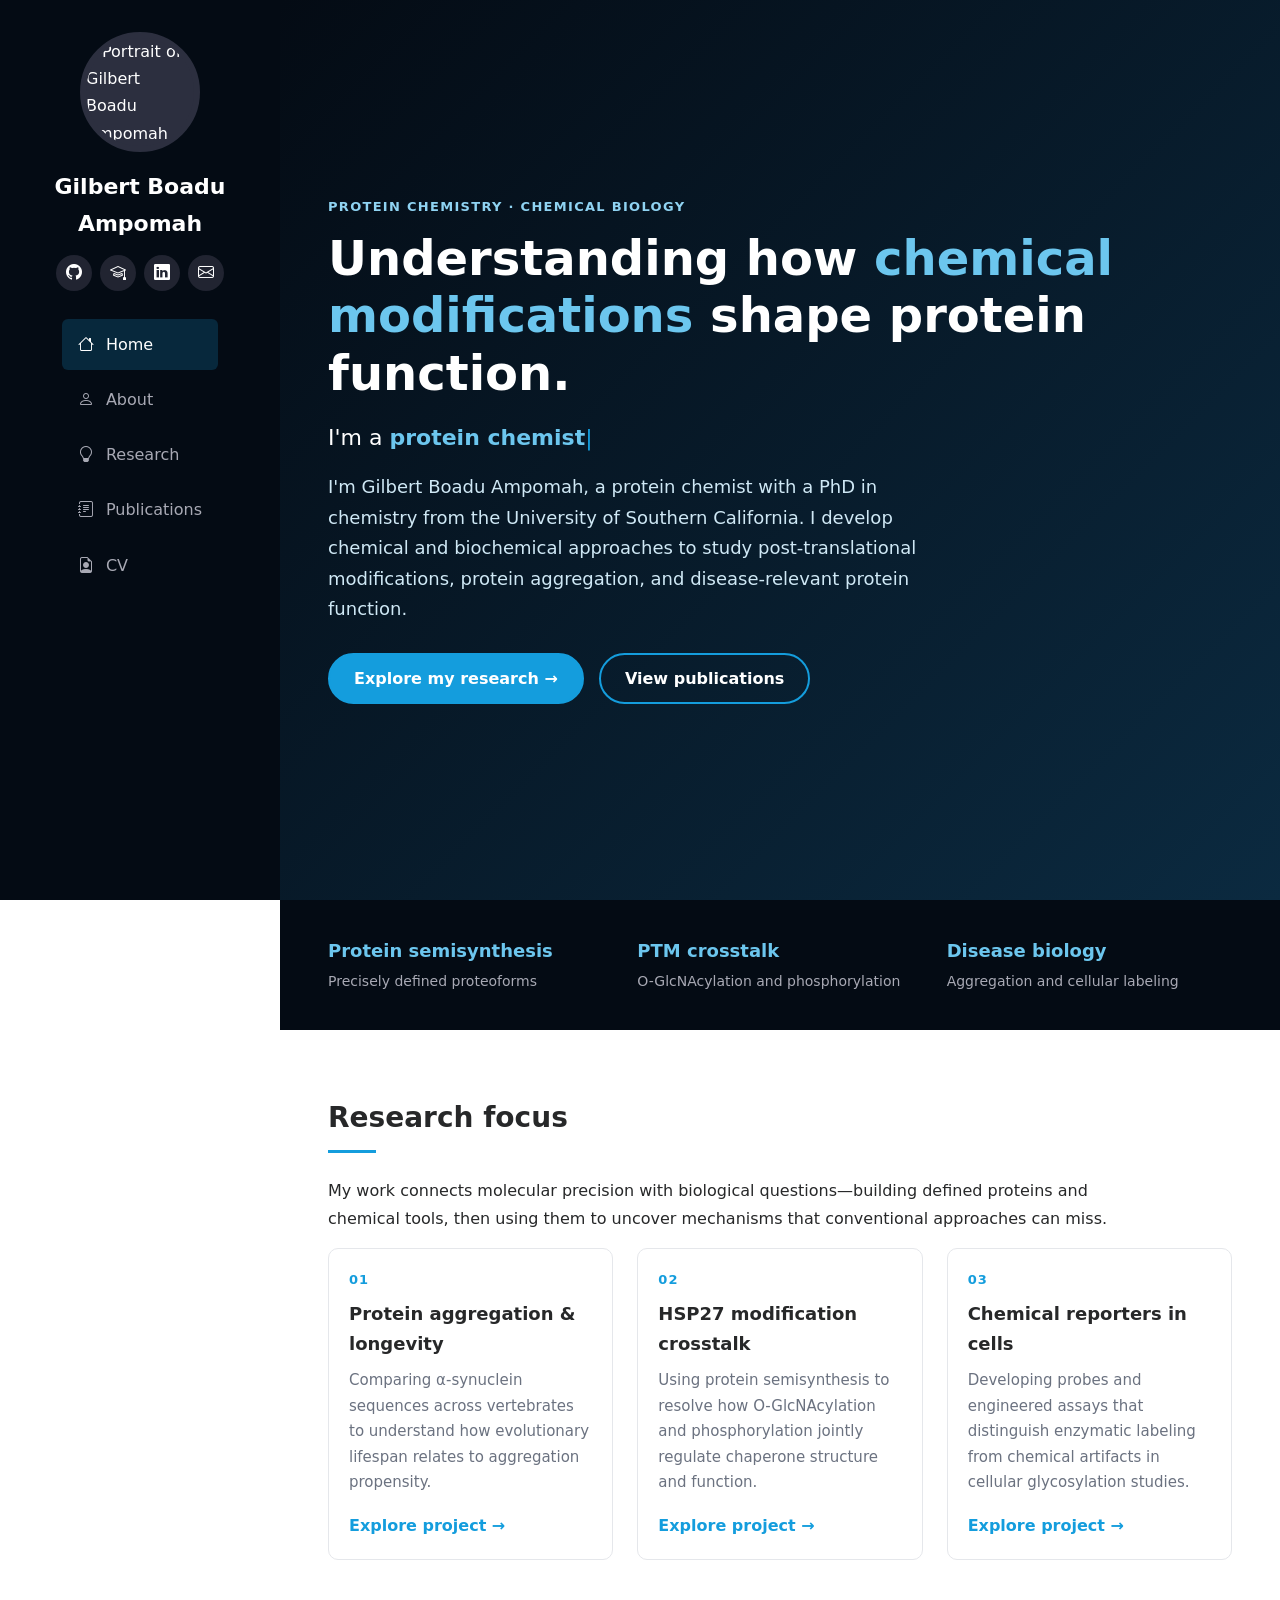
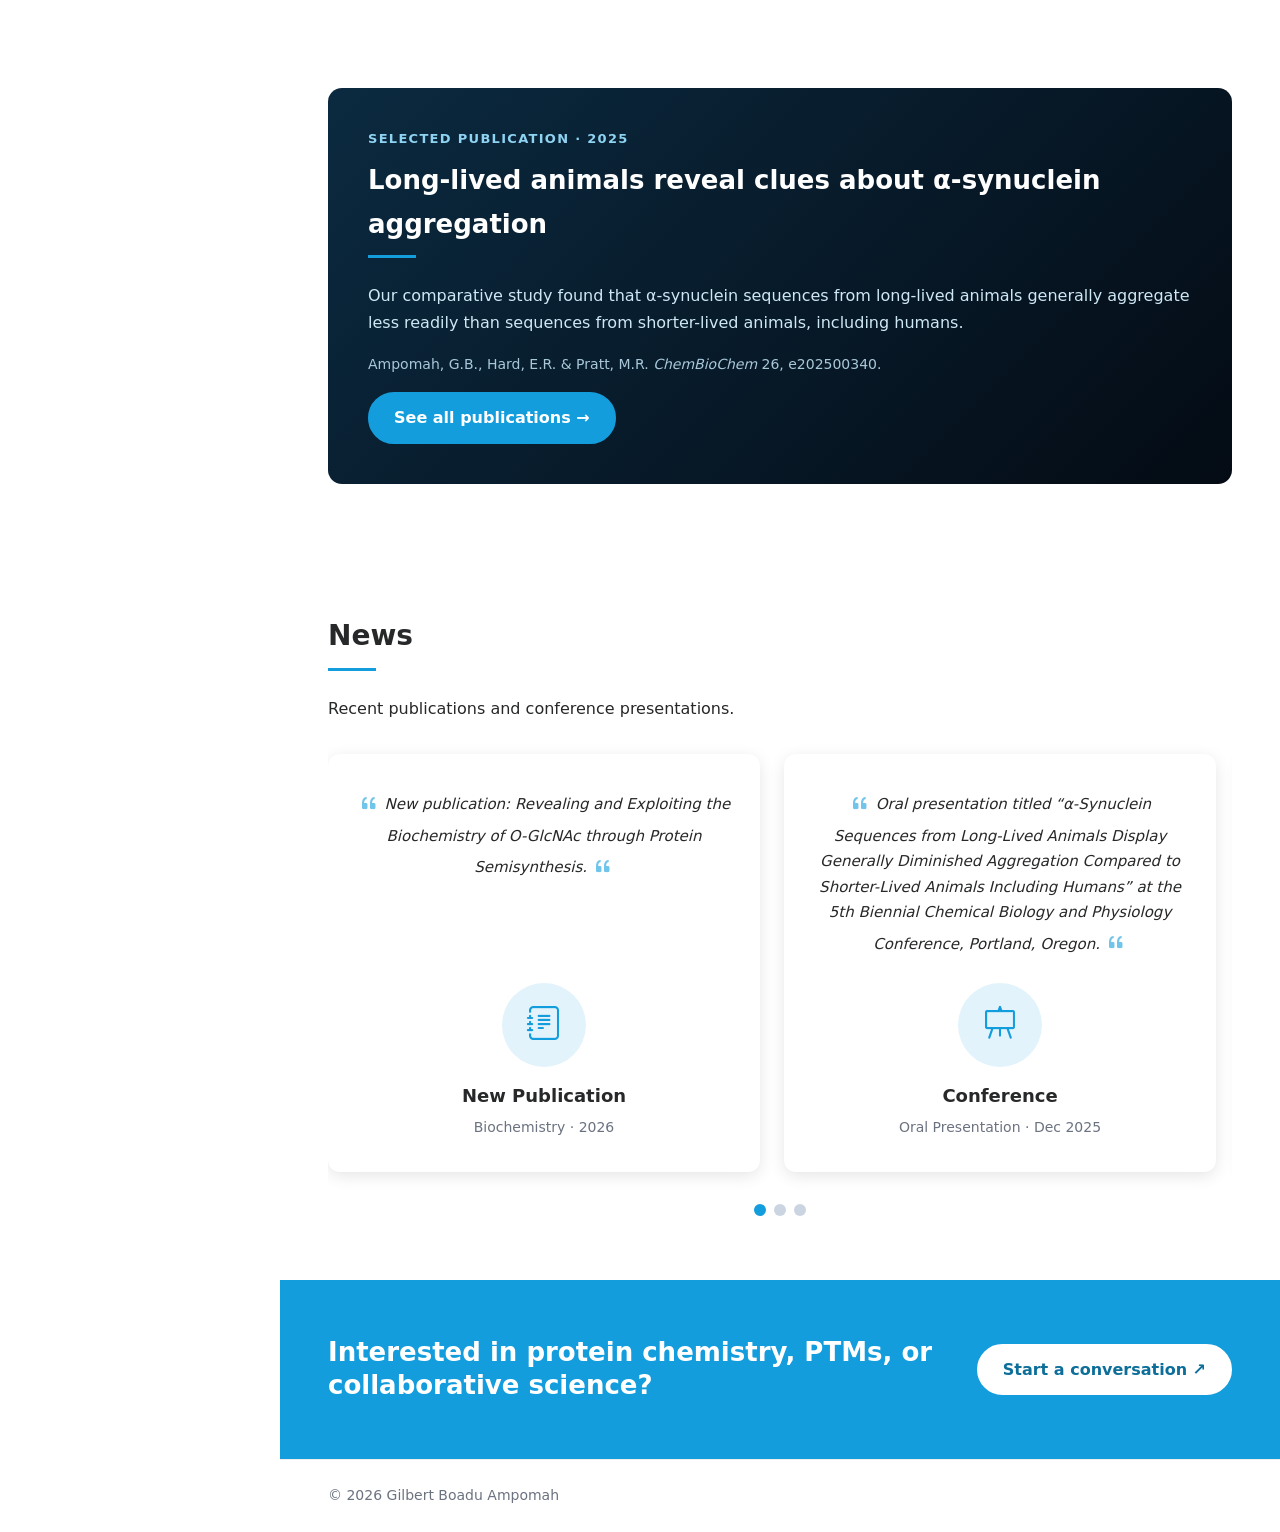
==== commit a0dbe9f5: "Update index.html" ====
--- a/index.html
+++ b/index.html
@@ -29,7 +29,7 @@
         <li><a href="about.html"><i class="bi bi-person"></i> About</a></li>
         <li><a href="research.html"><i class="bi bi-lightbulb"></i> Research</a></li>
         <li><a href="publications.html"><i class="bi bi-journal-text"></i> Publications</a></li>
-        <li><a href="cv.html"><i class="bi bi-file-earmark-person"></i> CV</a></li>
+        <li><a href="assets/Gilbert_Ampomah_CV.pdf" target="_blank" rel="noopener"><i class="bi bi-file-earmark-person"></i> CV</a></li>
       </ul>
     </nav>
   </aside>
@@ -41,7 +41,7 @@
       <p class="eyebrow">Protein chemistry · Chemical biology</p>
       <h2>Understanding how <em>chemical modifications</em> shape protein function.</h2>
       <p class="hero-role">I'm a <span id="rotator">protein chemist</span><span class="cursor">|</span></p>
-      <p class="tagline">I'm Gilbert Boadu Ampomah, a Ph.D. candidate at the University of Southern California. I develop chemical and biochemical approaches to study post-translational modifications, protein aggregation, and disease-relevant protein function.</p>
+      <p class="tagline">I'm Gilbert Boadu Ampomah, a protein chemist with a PhD in chemistry from the University of Southern California. I develop chemical and biochemical approaches to study post-translational modifications, protein aggregation, and disease-relevant protein function.</p>
       <div>
         <a class="btn" href="research.html">Explore my research →</a>
         <a class="btn outline" href="publications.html">View publications</a>
--- a/assets/css/main.css
+++ b/assets/css/main.css
@@ -403,3 +403,67 @@
 @media (max-width: 900px) {
   .news-card { flex-basis: 100%; }
 }
+/* ---------- About (template-style) ---------- */
+.about-profile {
+  display: grid;
+  grid-template-columns: minmax(200px, 300px) 1fr;
+  gap: 40px;
+  align-items: start;
+  margin: 40px 0;
+}
+.about-profile img {
+  width: 100%;
+  aspect-ratio: 4 / 5;
+  object-fit: cover;
+  border-radius: 12px;
+  background: #eef2f6;
+}
+.about-profile h3 { font-size: 24px; margin-bottom: 16px; }
+
+.facts {
+  display: grid;
+  grid-template-columns: repeat(2, 1fr);
+  gap: 8px 32px;
+  list-style: none;
+  margin: 0 0 24px;
+}
+.facts li { font-size: 15px; }
+.facts .bi { color: var(--accent); margin-right: 6px; }
+
+.counters {
+  display: grid;
+  grid-template-columns: repeat(auto-fit, minmax(160px, 1fr));
+  gap: 20px;
+}
+.counter {
+  padding: 18px 16px;
+  text-align: center;
+  background: #fff;
+  border-radius: 10px;
+  box-shadow: 0 4px 16px rgba(0, 0, 0, 0.08);
+}
+.counter .count {
+  display: block;
+  font-size: 38px;
+  font-weight: 700;
+  line-height: 1.1;
+  color: var(--accent);
+}
+.counter p { margin: 4px 0 0; font-size: 14px; color: var(--muted); }
+.counter strong { display: block; color: var(--text); font-size: 15px; }
+
+.skills-intro { color: var(--muted); margin-bottom: 20px; }
+.skills-grid {
+  display: grid;
+  grid-template-columns: repeat(auto-fit, minmax(240px, 1fr));
+  gap: 24px;
+}
+.skill-group { padding: 20px; border: 1px solid #e5e7eb; border-radius: 10px; }
+.skill-group h4 { font-size: 16px; margin-bottom: 12px; }
+.skill-group .tags { margin-bottom: 0; }
+
+@media (max-width: 700px) {
+  .about-profile { grid-template-columns: 1fr; }
+  .about-profile img { max-width: 260px; }
+  .facts { grid-template-columns: 1fr; }
+}
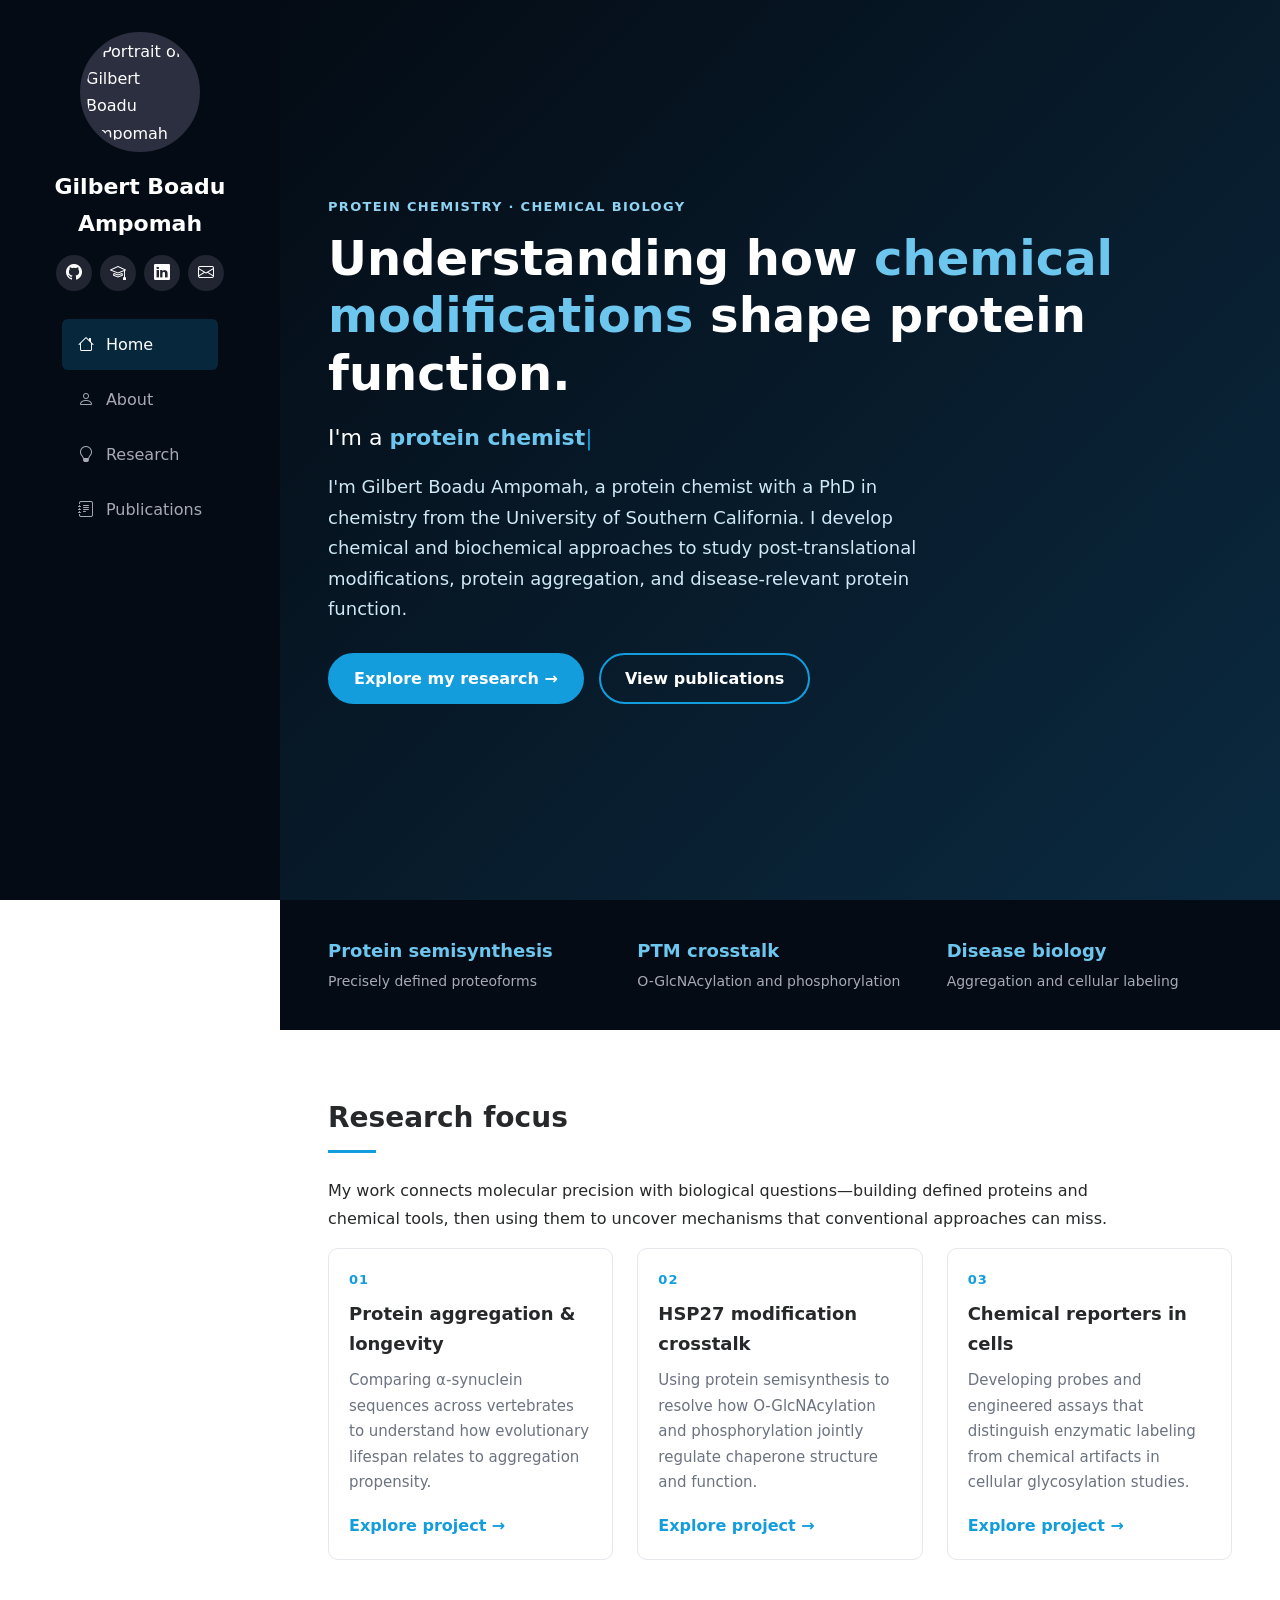
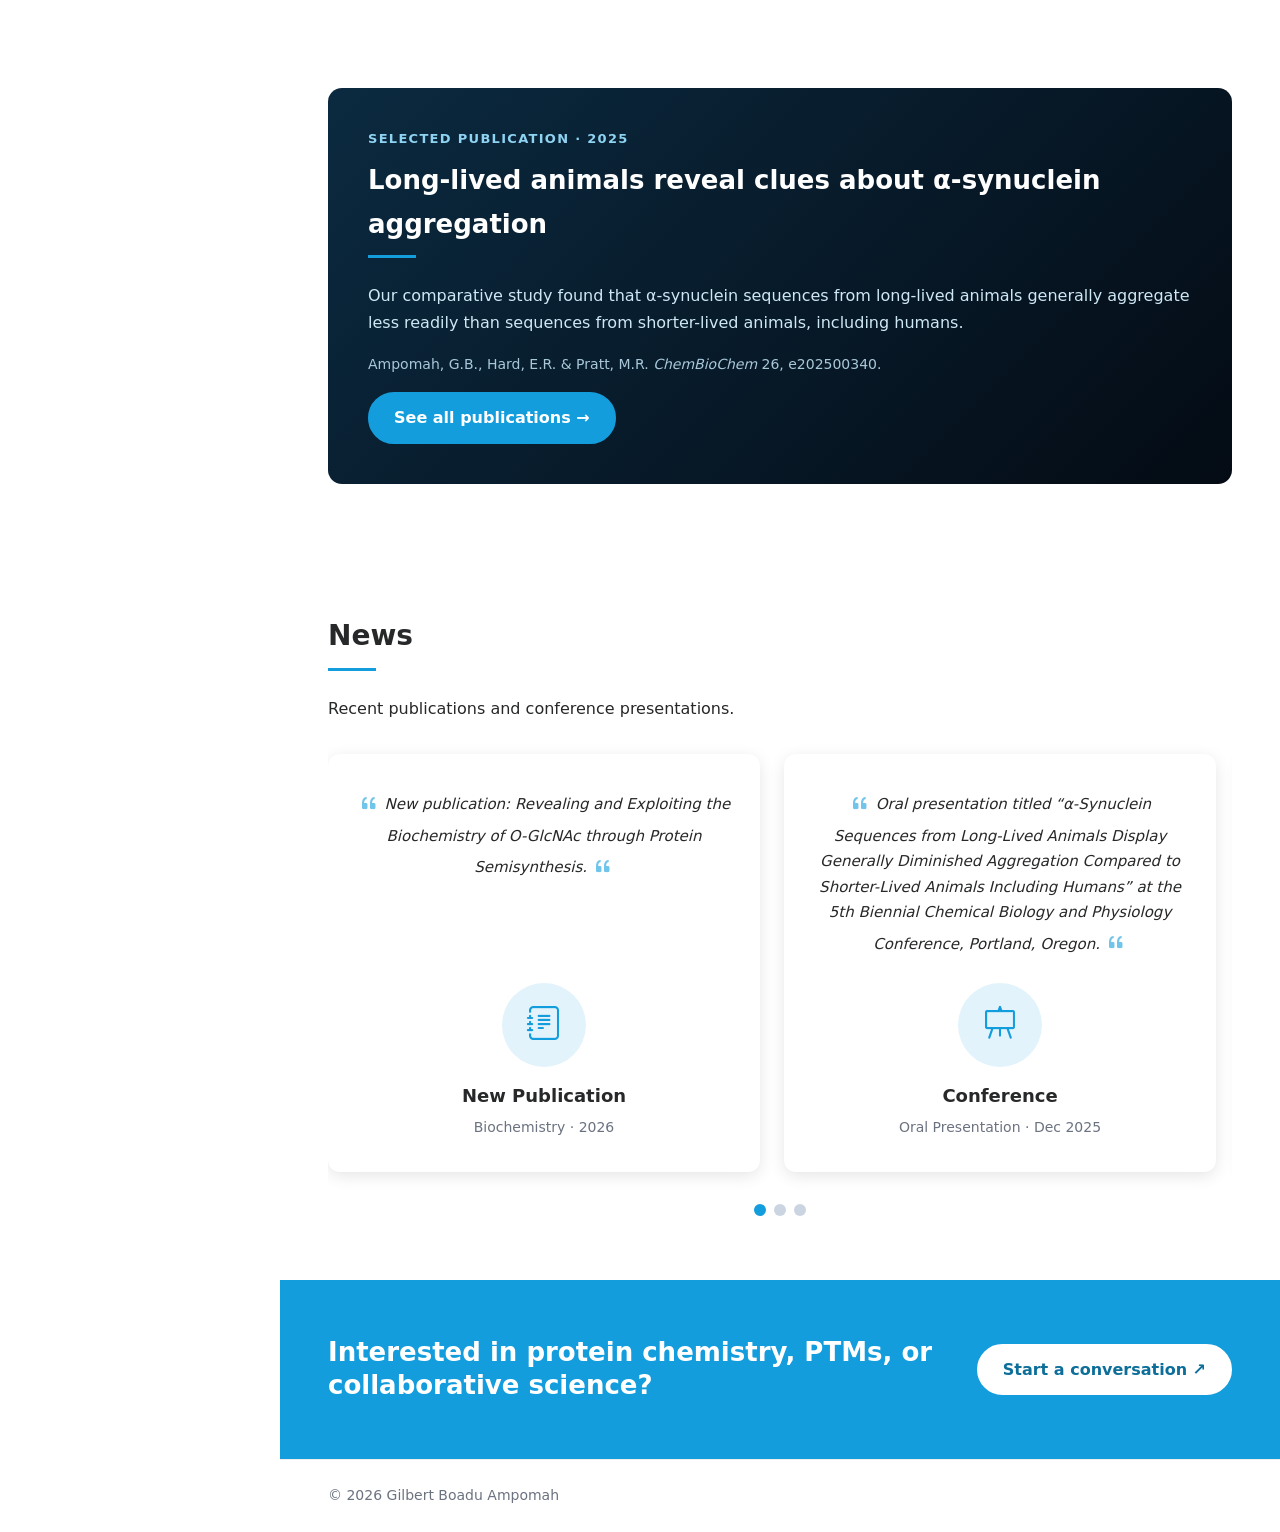
==== commit a54eecc7: "Update index.html" ====
--- a/index.html
+++ b/index.html
@@ -29,7 +29,6 @@
         <li><a href="about.html"><i class="bi bi-person"></i> About</a></li>
         <li><a href="research.html"><i class="bi bi-lightbulb"></i> Research</a></li>
         <li><a href="publications.html"><i class="bi bi-journal-text"></i> Publications</a></li>
-        <li><a href="assets/Gilbert_Ampomah_CV.pdf" target="_blank" rel="noopener"><i class="bi bi-file-earmark-person"></i> CV</a></li>
       </ul>
     </nav>
   </aside>
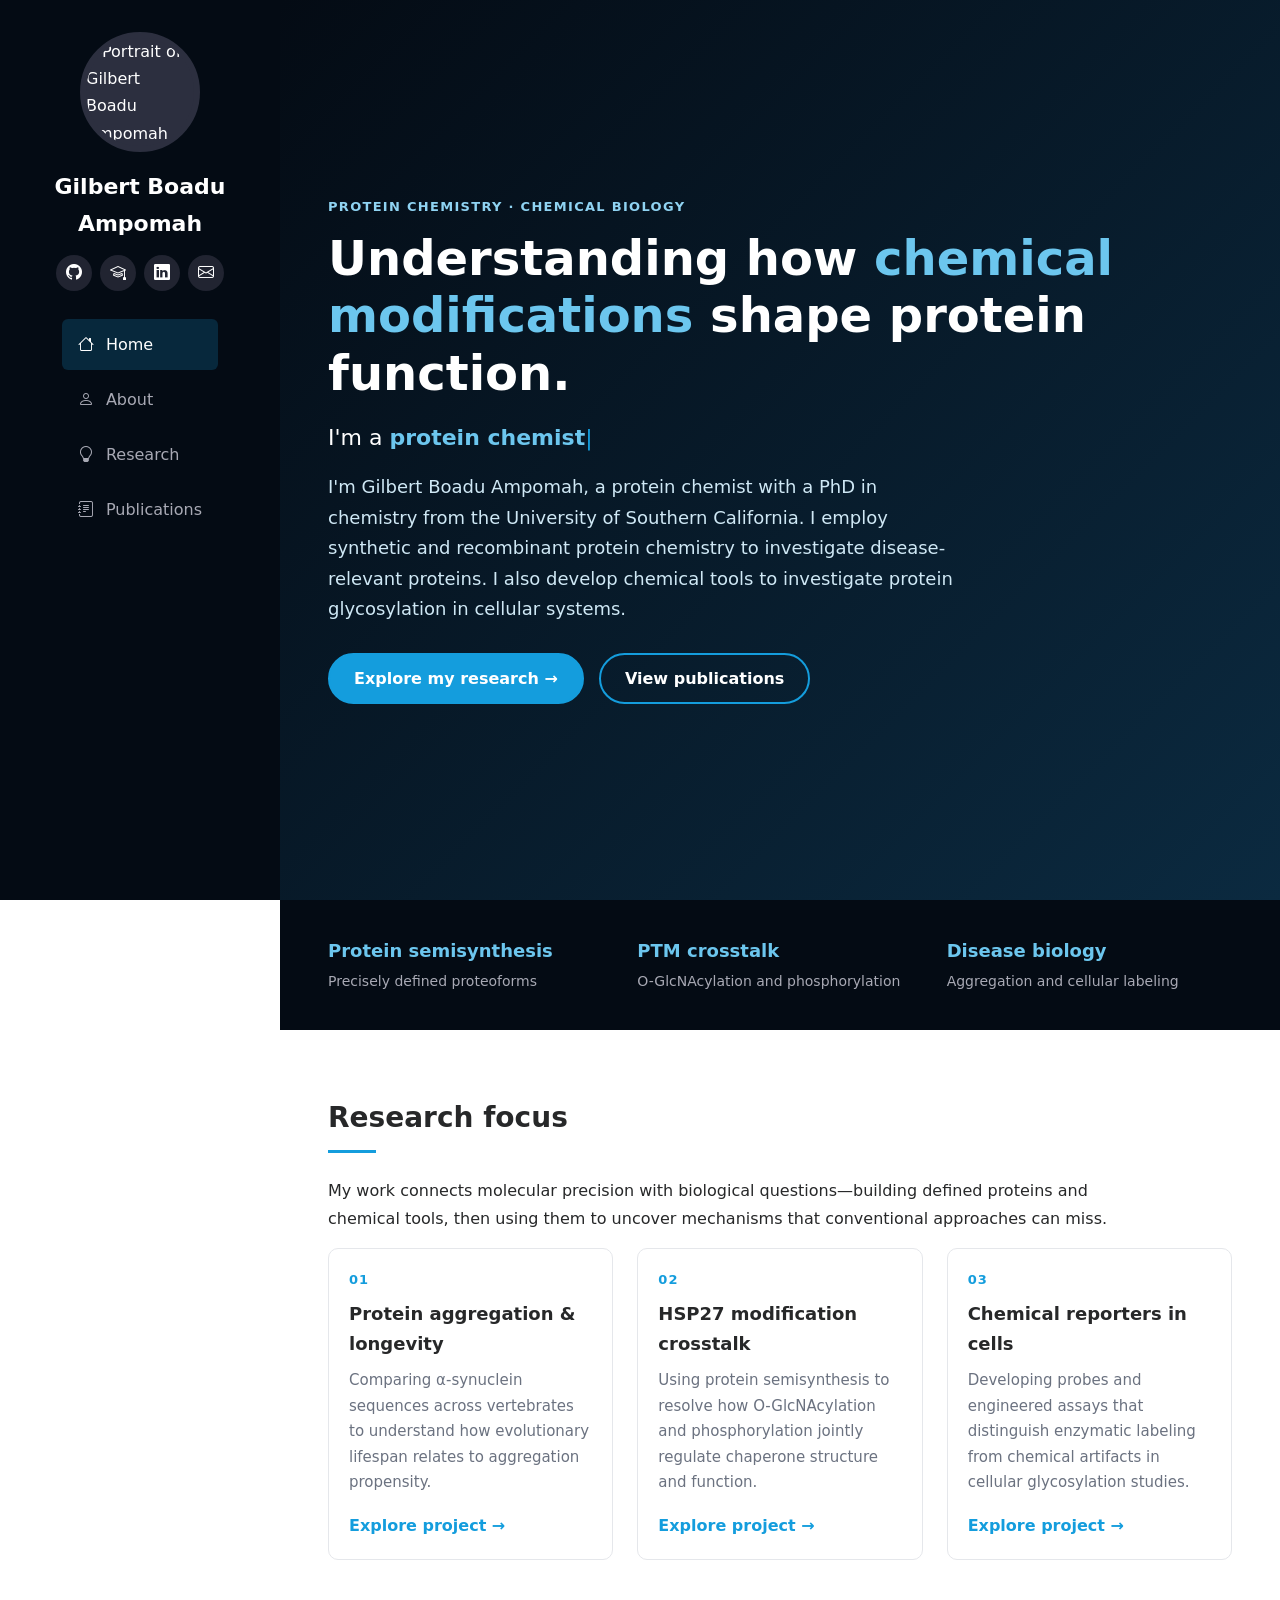
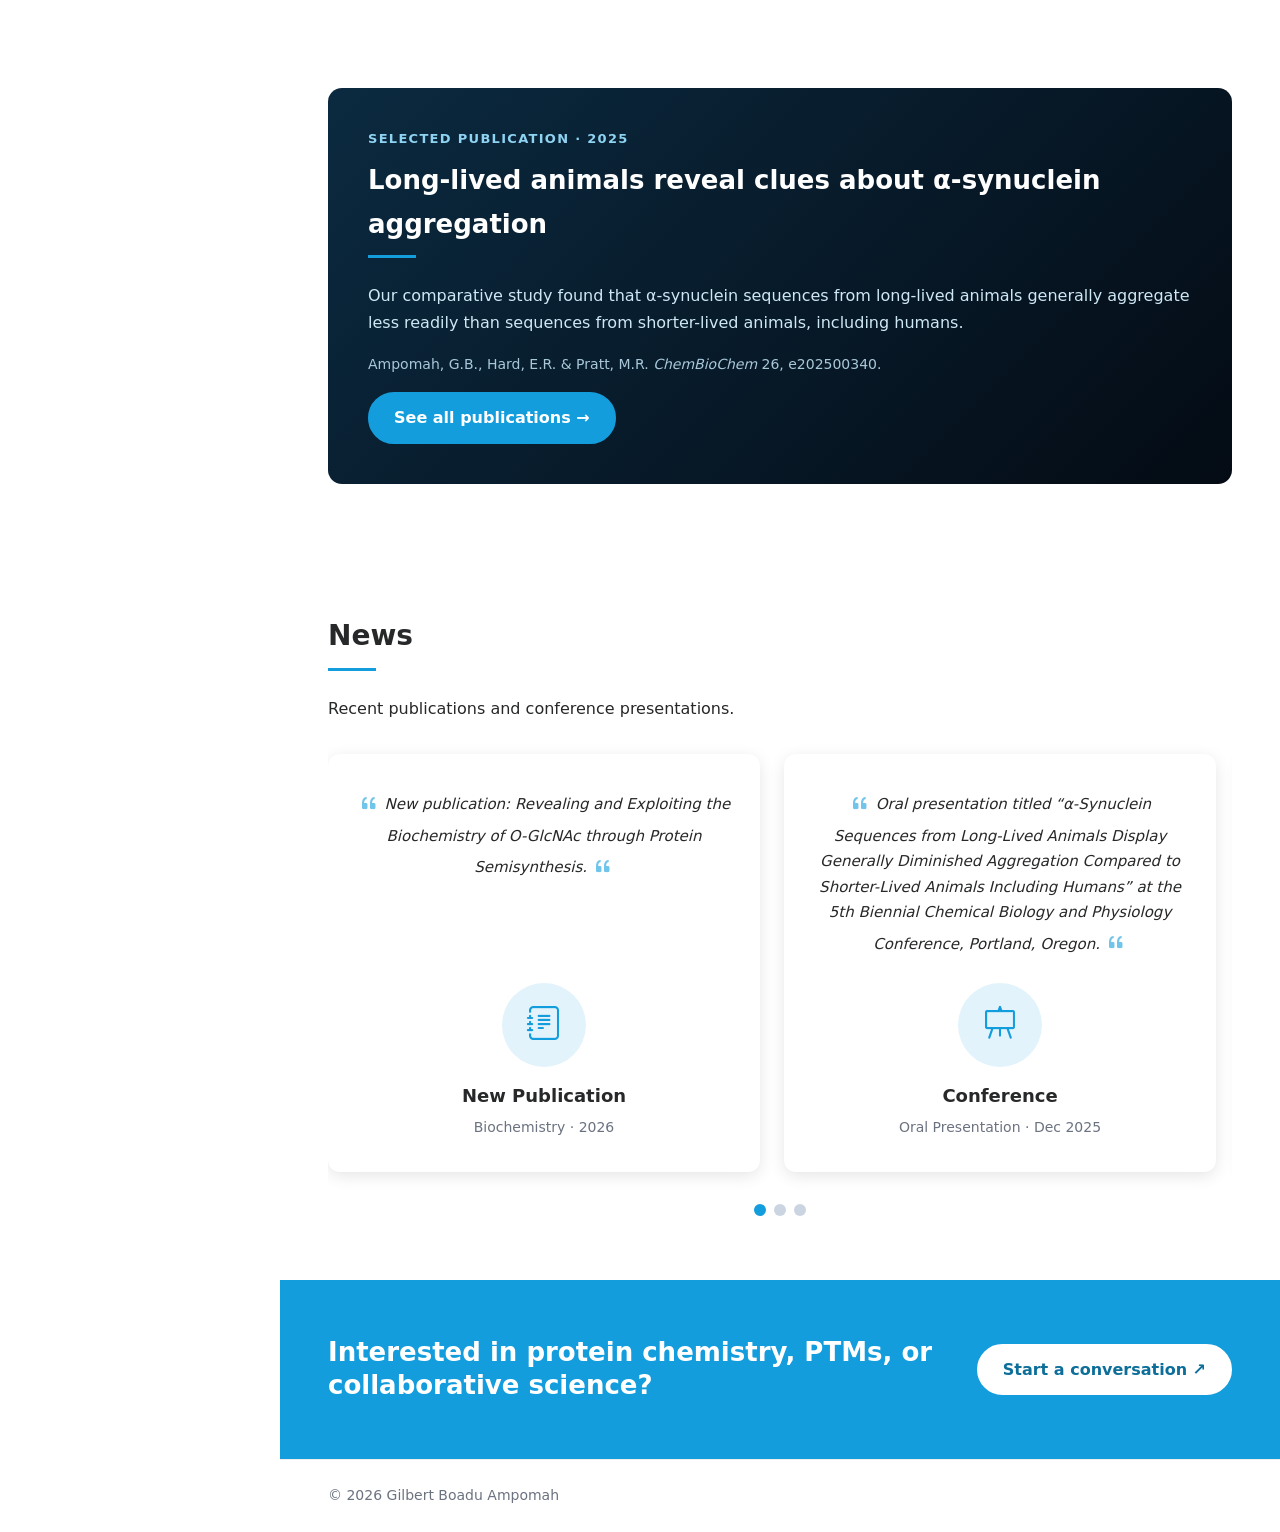
==== commit b679f743: "Update index.html" ====
--- a/index.html
+++ b/index.html
@@ -40,7 +40,7 @@
       <p class="eyebrow">Protein chemistry · Chemical biology</p>
       <h2>Understanding how <em>chemical modifications</em> shape protein function.</h2>
       <p class="hero-role">I'm a <span id="rotator">protein chemist</span><span class="cursor">|</span></p>
-      <p class="tagline">I'm Gilbert Boadu Ampomah, a protein chemist with a PhD in chemistry from the University of Southern California. I develop chemical and biochemical approaches to study post-translational modifications, protein aggregation, and disease-relevant protein function.</p>
+      <p class="tagline">I'm Gilbert Boadu Ampomah, a protein chemist with a PhD in chemistry from the University of Southern California. I employ synthetic and recombinant protein chemistry to investigate disease-relevant proteins. I also develop chemical tools to investigate protein glycosylation in cellular systems.</p>
       <div>
         <a class="btn" href="research.html">Explore my research →</a>
         <a class="btn outline" href="publications.html">View publications</a>
